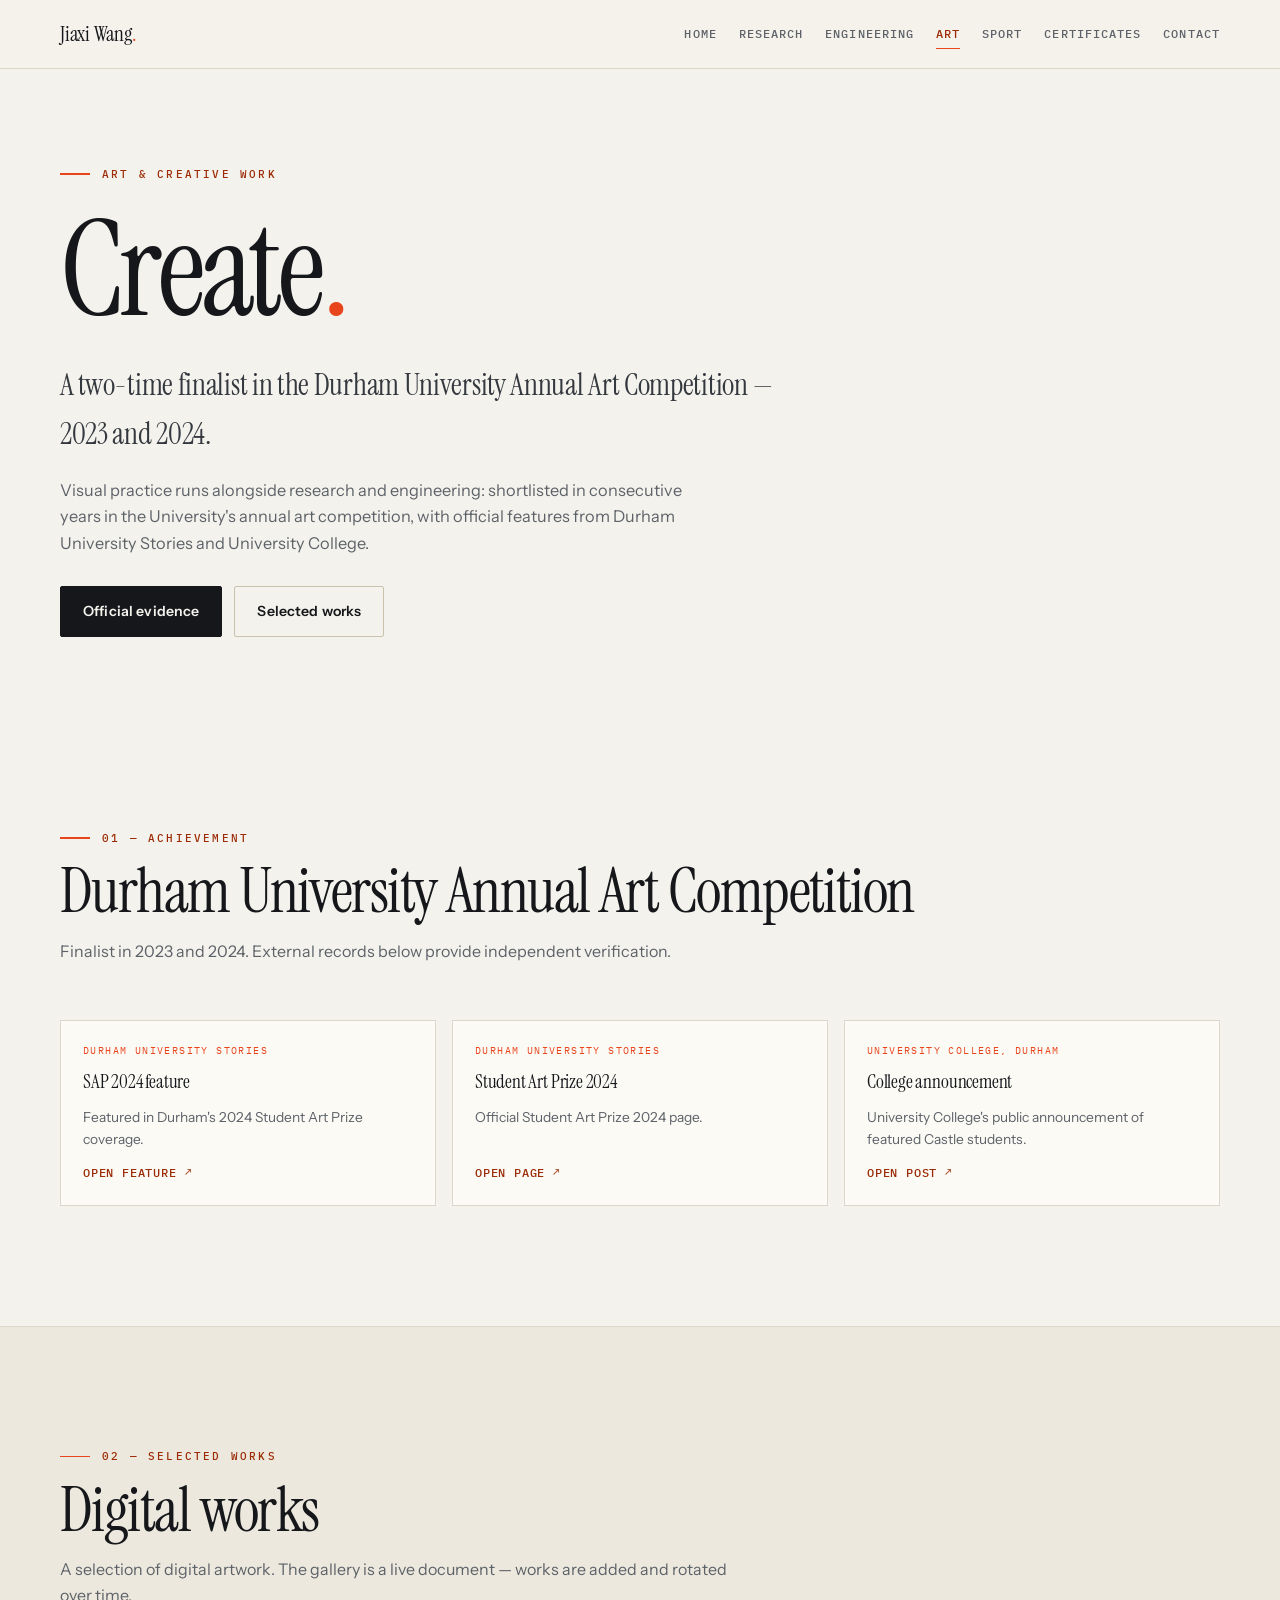
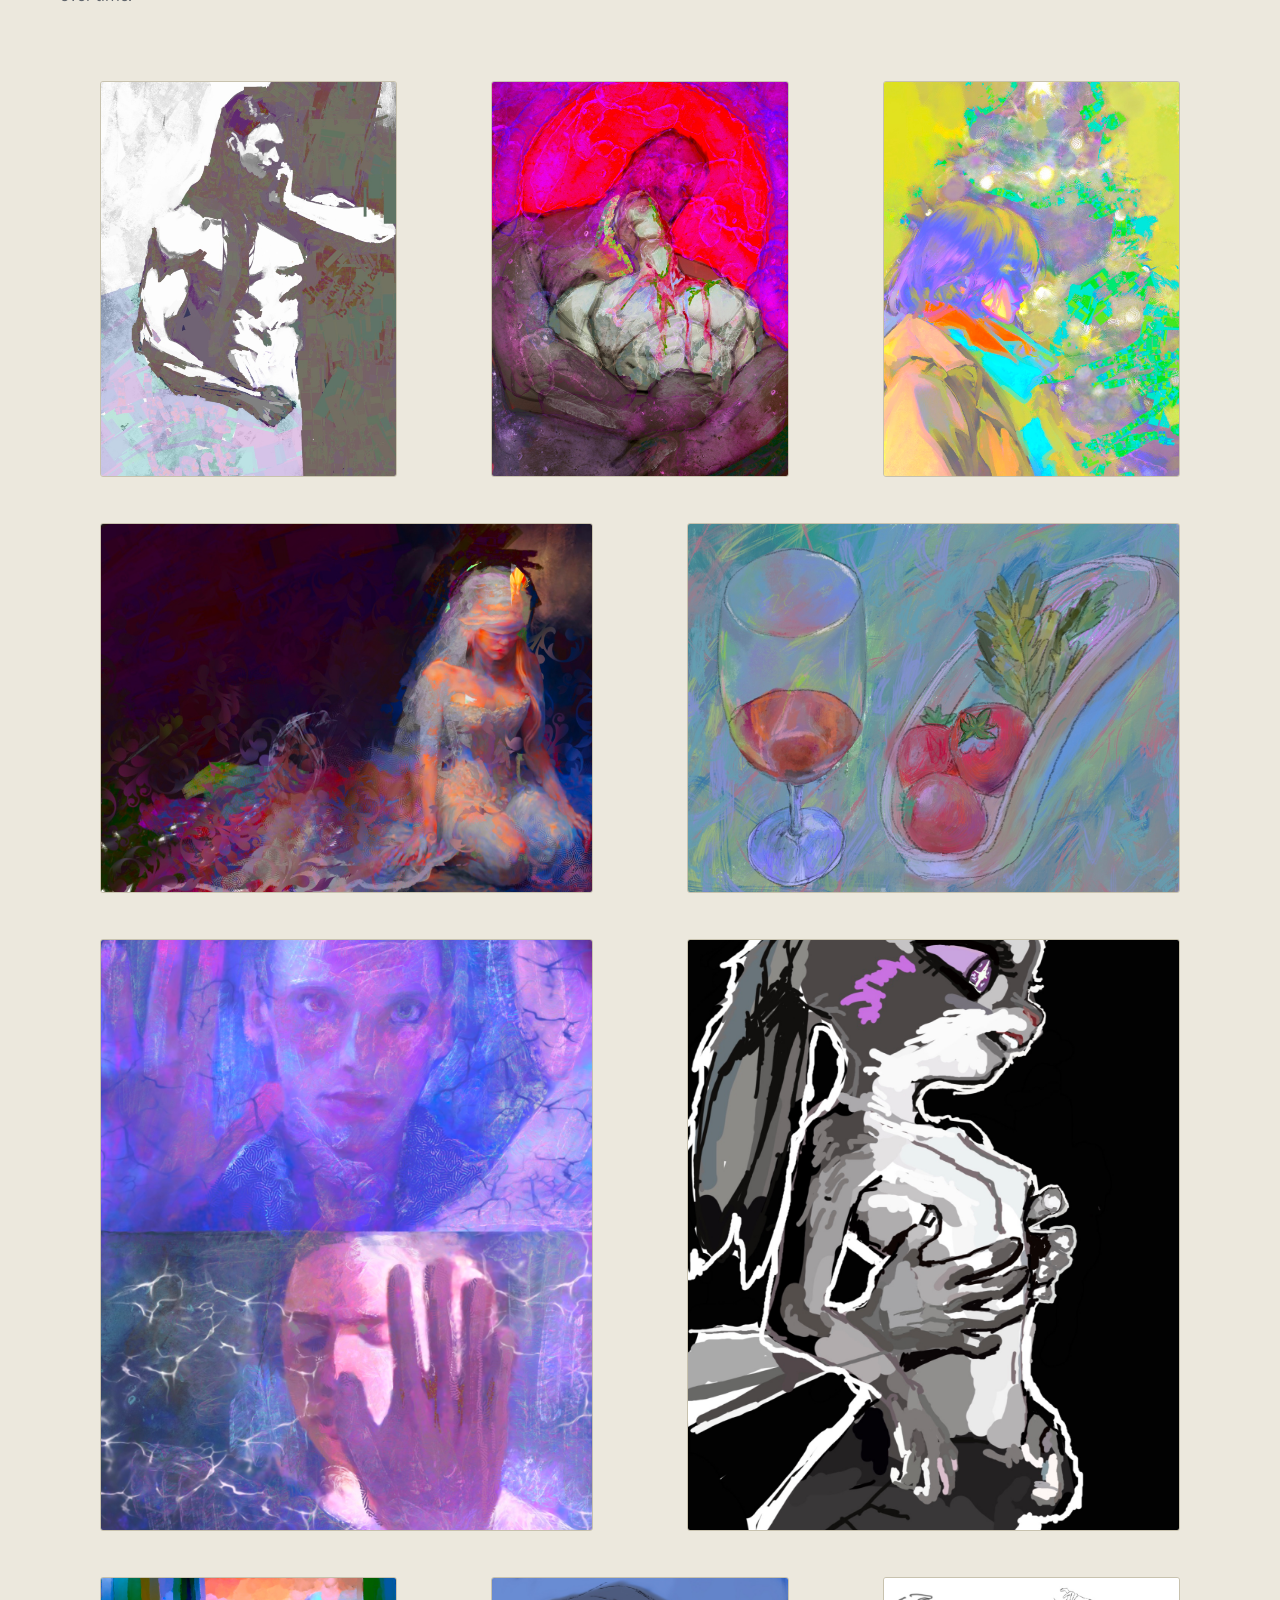
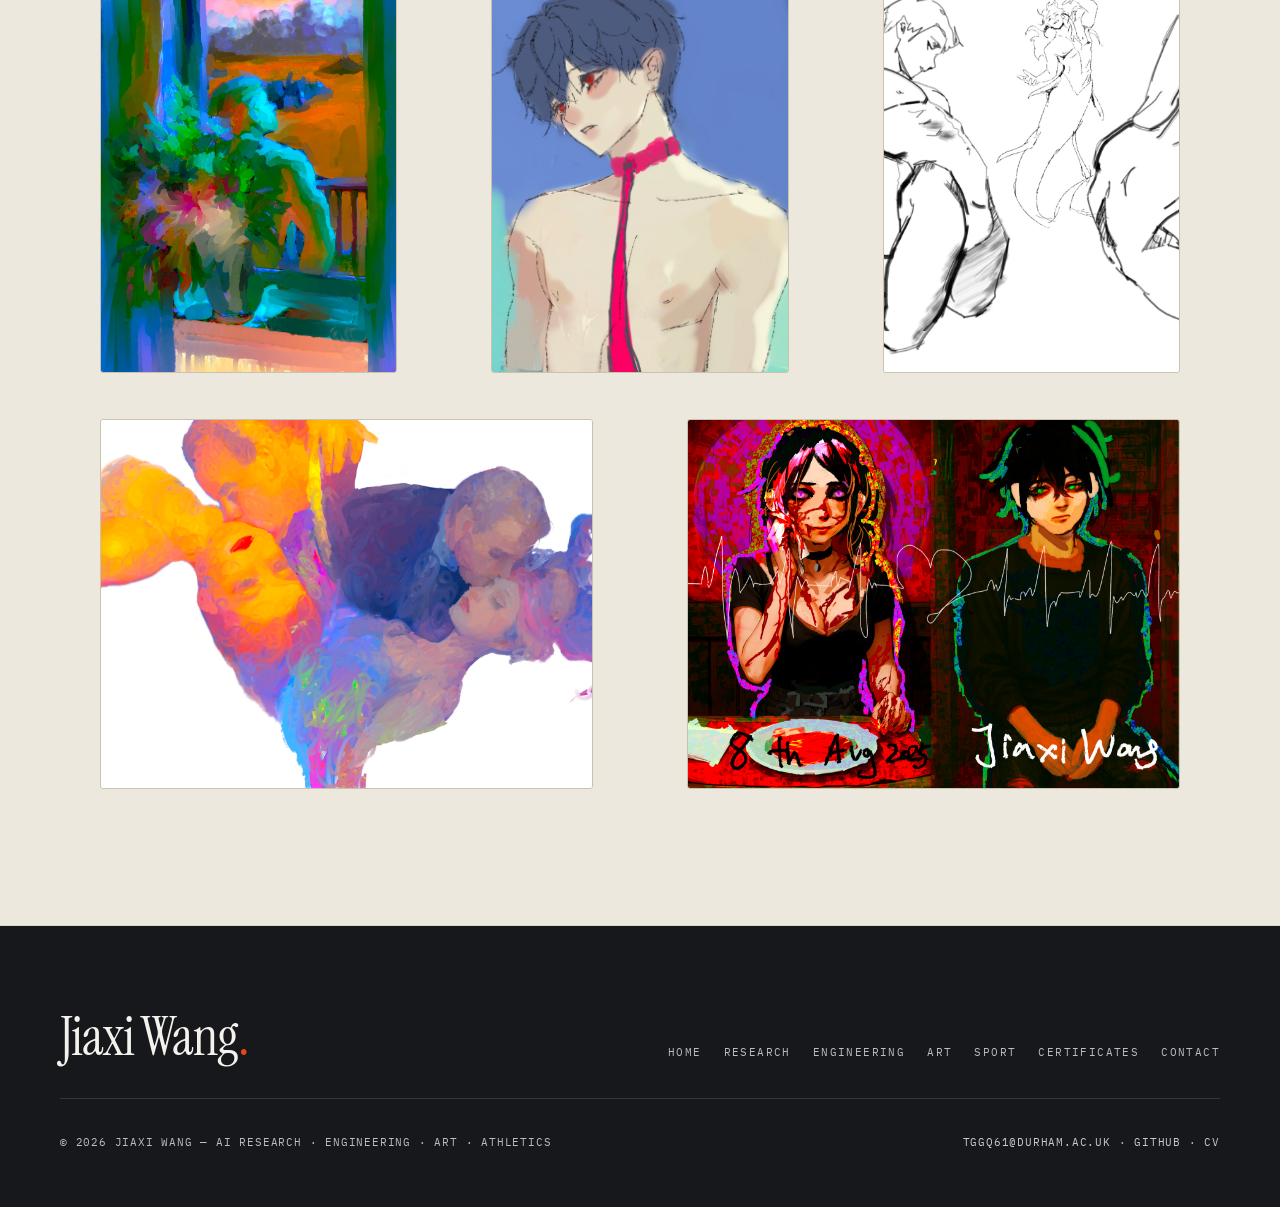
==== art.html @ 035c07b5 "Complete redesign: editorial multi-page portfolio with research, engineering, art, sport, certificat" ====
<!DOCTYPE html>
<html lang="en">
<head>
  <meta charset="UTF-8">
  <meta name="viewport" content="width=device-width, initial-scale=1.0">
  <title>Art &amp; Creative Work — Jiaxi Wang</title>
  <meta name="description" content="Art and creative work by Jiaxi Wang — two-time finalist in the Durham University Annual Art Competition (2023, 2024), with official evidence and selected digital works.">
  <meta name="theme-color" content="#f4f2ec">
  <link rel="canonical" href="https://jiaxiwang05.github.io/art.html">
  <meta property="og:type" content="website">
  <meta property="og:site_name" content="Jiaxi Wang">
  <meta property="og:title" content="Art &amp; Creative Work — Jiaxi Wang">
  <meta property="og:description" content="Two-time finalist, Durham University Annual Art Competition (2023, 2024).">
  <meta property="og:url" content="https://jiaxiwang05.github.io/art.html">
  <meta property="og:image" content="https://jiaxiwang05.github.io/assets/og-card.png">
  <link rel="icon" type="image/svg+xml" href="assets/favicon.svg">
  <link rel="apple-touch-icon" href="assets/favicon-180.png">
  <link rel="preconnect" href="https://fonts.googleapis.com">
  <link rel="preconnect" href="https://fonts.gstatic.com" crossorigin>
  <link href="https://fonts.googleapis.com/css2?family=IBM+Plex+Mono:wght@400;500&family=Instrument+Sans:wght@400;500;600&family=Instrument+Serif:ital@0;1&display=swap" rel="stylesheet">
  <link rel="stylesheet" href="style.css">
  <script>document.documentElement.classList.add('js');</script>
</head>
<body>
  <a class="skip-link" href="#main">Skip to content</a>

  <header class="site-header">
    <nav class="nav" aria-label="Primary">
      <a class="nav__brand" href="index.html">Jiaxi Wang<em>.</em></a>
      <ul class="nav__links" id="nav-links">
        <li><a href="index.html">Home</a></li>
        <li><a href="research.html">Research</a></li>
        <li><a href="engineering.html">Engineering</a></li>
        <li><a href="art.html" class="is-active" aria-current="page">Art</a></li>
        <li><a href="sport.html">Sport</a></li>
        <li><a href="certificates.html">Certificates</a></li>
        <li><a href="contact.html">Contact</a></li>
      </ul>
      <button class="nav__toggle" type="button" aria-expanded="false" aria-controls="nav-links" aria-label="Toggle navigation menu">
        <span class="nav__toggle-bar" aria-hidden="true"></span>
        <span class="nav__toggle-bar" aria-hidden="true"></span>
        <span class="nav__toggle-bar" aria-hidden="true"></span>
      </button>
    </nav>
  </header>

  <main id="main">

    <!-- ============ HEADER ============ -->
    <section class="hero-home" aria-labelledby="page-title">
      <div class="hero-home__inner">
        <div>
          <p class="eyebrow hero-home__eyebrow">Art &amp; Creative Work</p>
          <h1 id="page-title" class="hero-home__name">Create<span class="dot">.</span></h1>
          <p class="hero-home__identity">A two-time finalist in the Durham University Annual Art Competition — 2023 and 2024.</p>
          <p class="hero-home__statement">Visual practice runs alongside research and engineering: shortlisted in consecutive years in the University's annual art competition, with official features from Durham University Stories and University College.</p>
          <div class="hero-home__actions">
            <a class="btn btn--solid" href="#evidence">Official evidence</a>
            <a class="btn" href="#gallery">Selected works</a>
          </div>
        </div>
      </div>
    </section>

    <!-- ============ ACHIEVEMENT ============ -->
    <section id="evidence" class="section" aria-labelledby="evidence-title">
      <div class="wrap">
        <div class="section__head" data-reveal>
          <p class="eyebrow">01 — Achievement</p>
          <h2 id="evidence-title" class="section__title">Durham University Annual Art Competition</h2>
          <p class="section__lead">Finalist in 2023 and 2024. External records below provide independent verification.</p>
        </div>

        <div class="evidence-grid">
          <a class="evidence-card" href="https://stories.durham.ac.uk/SAP24/25/" target="_blank" rel="noopener noreferrer" data-reveal>
            <span class="evidence-card__source">Durham University Stories</span>
            <h3 class="evidence-card__title">SAP 2024 feature</h3>
            <p class="evidence-card__desc">Featured in Durham's 2024 Student Art Prize coverage.</p>
            <span class="link-arrow">Open feature<span class="ext" aria-hidden="true">↗</span></span>
          </a>
          <a class="evidence-card" href="https://stories.durham.ac.uk/StudentArtPrize24/" target="_blank" rel="noopener noreferrer" data-reveal>
            <span class="evidence-card__source">Durham University Stories</span>
            <h3 class="evidence-card__title">Student Art Prize 2024</h3>
            <p class="evidence-card__desc">Official Student Art Prize 2024 page.</p>
            <span class="link-arrow">Open page<span class="ext" aria-hidden="true">↗</span></span>
          </a>
          <a class="evidence-card" href="https://www.facebook.com/universitycollegeofficial/posts/were-proud-to-share-that-at-least-two-castle-students-are-featured-in-this-years/1252202340027503/" target="_blank" rel="noopener noreferrer" data-reveal>
            <span class="evidence-card__source">University College, Durham</span>
            <h3 class="evidence-card__title">College announcement</h3>
            <p class="evidence-card__desc">University College's public announcement of featured Castle students.</p>
            <span class="link-arrow">Open post<span class="ext" aria-hidden="true">↗</span></span>
          </a>
        </div>
      </div>
    </section>

    <!-- ============ GALLERY ============ -->
    <section id="gallery" class="section section--tint" aria-labelledby="gallery-title">
      <div class="wrap">
        <div class="section__head" data-reveal>
          <p class="eyebrow">02 — Selected works</p>
          <h2 id="gallery-title" class="section__title">Digital works</h2>
          <p class="section__lead">A selection of digital artwork. The gallery is a live document — works are added and rotated over time.</p>
        </div>

        <div class="gallery" data-reveal>
          <figure class="gallery__item gallery__item--portrait"><img src="assets/art/art-06.jpg" alt="Digital artwork by Jiaxi Wang — selected work" loading="lazy"><figcaption>Selected work — 01</figcaption></figure>
          <figure class="gallery__item gallery__item--portrait"><img src="assets/art/art-09.jpg" alt="Digital artwork by Jiaxi Wang — selected work" loading="lazy"><figcaption>Selected work — 02</figcaption></figure>
          <figure class="gallery__item gallery__item--portrait"><img src="assets/art/art-10.jpg" alt="Digital artwork by Jiaxi Wang — selected work" loading="lazy"><figcaption>Selected work — 03</figcaption></figure>
          <figure class="gallery__item gallery__item--landscape"><img src="assets/art/art-02.jpg" alt="Digital artwork by Jiaxi Wang — selected work" loading="lazy"><figcaption>Selected work — 04</figcaption></figure>
          <figure class="gallery__item gallery__item--landscape"><img src="assets/art/art-03.jpg" alt="Digital artwork by Jiaxi Wang — selected work" loading="lazy"><figcaption>Selected work — 05</figcaption></figure>
          <figure class="gallery__item gallery__item--tall"><img src="assets/art/art-07.jpg" alt="Digital artwork by Jiaxi Wang — selected work" loading="lazy"><figcaption>Selected work — 06</figcaption></figure>
          <figure class="gallery__item gallery__item--tall"><img src="assets/art/art-05.jpg" alt="Digital artwork by Jiaxi Wang — selected work" loading="lazy"><figcaption>Selected work — 07</figcaption></figure>
          <figure class="gallery__item gallery__item--portrait"><img src="assets/art/art-12.jpg" alt="Digital artwork by Jiaxi Wang — selected work" loading="lazy"><figcaption>Selected work — 08</figcaption></figure>
          <figure class="gallery__item gallery__item--portrait"><img src="assets/art/art-01.jpg" alt="Digital artwork by Jiaxi Wang — selected work" loading="lazy"><figcaption>Selected work — 09</figcaption></figure>
          <figure class="gallery__item gallery__item--portrait"><img src="assets/art/art-11.jpg" alt="Digital artwork by Jiaxi Wang — selected work" loading="lazy"><figcaption>Selected work — 10</figcaption></figure>
          <figure class="gallery__item gallery__item--landscape"><img src="assets/art/art-08.jpg" alt="Digital artwork by Jiaxi Wang — selected work" loading="lazy"><figcaption>Selected work — 11</figcaption></figure>
          <figure class="gallery__item gallery__item--landscape"><img src="assets/art/art-04.jpg" alt="Digital artwork by Jiaxi Wang — selected work" loading="lazy"><figcaption>Selected work — 12</figcaption></figure>
        </div>
      </div>
    </section>
  </main>

  <footer class="site-footer">
    <div class="wrap">
      <div class="site-footer__top">
        <p class="site-footer__name">Jiaxi Wang<em>.</em></p>
        <ul class="site-footer__links">
          <li><a href="index.html">Home</a></li>
          <li><a href="research.html">Research</a></li>
          <li><a href="engineering.html">Engineering</a></li>
          <li><a href="art.html">Art</a></li>
          <li><a href="sport.html">Sport</a></li>
          <li><a href="certificates.html">Certificates</a></li>
          <li><a href="contact.html">Contact</a></li>
        </ul>
      </div>
      <div class="site-footer__bottom">
        <p>© <span id="year">2026</span> Jiaxi Wang — AI research · engineering · art · athletics</p>
        <p><a href="mailto:tggq61@durham.ac.uk">tggq61@durham.ac.uk</a> · <a href="https://github.com/JiaxiWang05" target="_blank" rel="noopener noreferrer">GitHub</a> · <a href="cv.pdf">CV</a></p>
      </div>
    </div>
  </footer>

  <script src="script.js"></script>
</body>
</html>
---- style.css ----
/* =====================================================================
   Jiaxi Wang — interdisciplinary portfolio
   Editorial exhibition language · ivory paper · ink · vermillion
   Instrument Serif display · Instrument Sans body · IBM Plex Mono labels
   ===================================================================== */

:root {
  --paper:      #f4f2ec;
  --paper-2:    #ece8dd;
  --field:      #fbfaf5;
  --ink:        #15171b;
  --ink-2:      #34383f;
  --muted:      #5d6269;
  --faint:      #63686f;
  --line:       #dcd7c9;
  --line-2:     #c8c2ae;
  --accent:     #e8451c;
  --accent-2:   #9c2b06;
  --accent-soft:#f6dfd6;
  --dark:       #16181c;
  --dark-2:     #20232a;
  --dark-line:  #33363d;
  --maxw:       1240px;
  --pad:        clamp(20px, 4vw, 40px);
  --nav-h:      68px;
  --font-serif: "Instrument Serif", Georgia, "Times New Roman", serif;
  --font-sans:  "Instrument Sans", system-ui, -apple-system, "Segoe UI", sans-serif;
  --font-mono:  "IBM Plex Mono", ui-monospace, SFMono-Regular, Menlo, monospace;
  --ease:       cubic-bezier(.22, .61, .36, 1);
}

*,
*::before,
*::after { box-sizing: border-box; }

html {
  scroll-behavior: smooth;
  scroll-padding-top: calc(var(--nav-h) + 12px);
}

body {
  margin: 0;
  background: var(--paper);
  color: var(--ink);
  font-family: var(--font-sans);
  font-size: 16px;
  line-height: 1.62;
  -webkit-font-smoothing: antialiased;
  text-rendering: optimizeLegibility;
}

img, iframe { max-width: 100%; border: 0; }
a { color: inherit; text-decoration: none; }

::selection { background: var(--accent); color: #fff; }

:focus-visible {
  outline: 2px solid var(--accent);
  outline-offset: 3px;
  border-radius: 2px;
}

.mono { font-family: var(--font-mono); }
.serif { font-family: var(--font-serif); }

.skip-link {
  position: absolute;
  left: 14px;
  top: -70px;
  z-index: 300;
  padding: 12px 18px;
  background: var(--ink);
  color: var(--paper);
  font-size: .86rem;
  border-radius: 0 0 6px 6px;
  transition: top .18s ease;
}
.skip-link:focus { top: 0; }

/* ============ TYPOGRAPHIC PRIMITIVES ============ */

.eyebrow {
  display: flex;
  align-items: center;
  gap: 12px;
  margin: 0;
  font-family: var(--font-mono);
  font-size: .7rem;
  font-weight: 500;
  letter-spacing: 2.2px;
  text-transform: uppercase;
  color: var(--accent-2);
}

.eyebrow::before {
  content: "";
  width: 30px;
  height: 1.5px;
  background: var(--accent);
}

.eyebrow--dark { color: #ffa386; }

.rule {
  height: 1px;
  background: var(--line);
  border: 0;
  margin: 0;
}

/* ============ BUTTONS & LINKS ============ */

.btn {
  display: inline-flex;
  align-items: center;
  gap: 9px;
  padding: 13px 22px;
  border: 1px solid var(--line-2);
  border-radius: 2px;
  background: transparent;
  color: var(--ink);
  font-family: var(--font-sans);
  font-size: .88rem;
  font-weight: 600;
  letter-spacing: .01em;
  cursor: pointer;
  transition: background .2s ease, color .2s ease, border-color .2s ease, transform .18s ease, box-shadow .2s ease;
}

.btn:hover {
  border-color: var(--ink);
  transform: translateY(-2px);
  box-shadow: 0 10px 24px rgba(21, 23, 27, .10);
}

.btn--solid {
  background: var(--ink);
  border-color: var(--ink);
  color: var(--paper);
}

.btn--solid:hover {
  background: var(--accent);
  border-color: var(--accent);
  color: #fff;
}

.btn--light {
  background: var(--paper);
  border-color: var(--paper);
  color: var(--ink);
}

.btn--light:hover {
  background: #fff;
  border-color: #fff;
}

.link-arrow {
  display: inline-flex;
  align-items: center;
  gap: 8px;
  font-family: var(--font-mono);
  font-size: .78rem;
  font-weight: 500;
  letter-spacing: .8px;
  text-transform: uppercase;
  color: var(--accent-2);
  border-bottom: 1.5px solid transparent;
  transition: gap .2s ease, border-color .2s ease, color .2s ease;
}

.link-arrow:hover {
  gap: 13px;
  border-color: var(--accent);
  color: var(--accent-2);
}

.link-arrow--light { color: #ffa386; }
.link-arrow--light:hover { border-color: #ffa386; color: #ffa386; }

.ext { font-size: .85em; opacity: .8; }

/* ============ NAVIGATION ============ */

.site-header {
  position: sticky;
  top: 0;
  z-index: 200;
  background: rgba(244, 242, 236, .9);
  -webkit-backdrop-filter: blur(12px) saturate(150%);
  backdrop-filter: blur(12px) saturate(150%);
  border-bottom: 1px solid var(--line);
  transition: box-shadow .25s ease;
}

.site-header.is-scrolled { box-shadow: 0 8px 30px rgba(21, 23, 27, .06); }

.nav {
  position: relative;
  max-width: var(--maxw);
  height: var(--nav-h);
  margin: 0 auto;
  padding: 0 var(--pad);
  display: flex;
  align-items: center;
  justify-content: space-between;
  gap: 24px;
}

.nav__brand {
  font-family: var(--font-serif);
  font-size: 1.34rem;
  letter-spacing: -.01em;
  white-space: nowrap;
}

.nav__brand em {
  font-style: normal;
  color: var(--accent);
}

.nav__links {
  list-style: none;
  margin: 0;
  padding: 0;
  display: flex;
  align-items: center;
  gap: clamp(10px, 1.7vw, 22px);
  visibility: visible;
}

.nav__links a {
  position: relative;
  display: inline-block;
  padding: 7px 0;
  font-family: var(--font-mono);
  font-size: .72rem;
  font-weight: 500;
  letter-spacing: 1.1px;
  text-transform: uppercase;
  color: var(--muted);
  transition: color .18s ease;
}

.nav__links a::after {
  content: "";
  position: absolute;
  left: 0;
  right: 0;
  bottom: 1px;
  height: 1.5px;
  background: var(--accent);
  transform: scaleX(0);
  transform-origin: left;
  transition: transform .22s var(--ease);
}

.nav__links a:hover { color: var(--ink); }

.nav__links a.is-active {
  color: var(--accent-2);
}

.nav__links a.is-active::after { transform: scaleX(1); }

.nav__toggle {
  display: none;
  flex-direction: column;
  justify-content: center;
  align-items: center;
  gap: 5px;
  width: 44px;
  height: 44px;
  padding: 0;
  background: transparent;
  border: 1px solid var(--line-2);
  border-radius: 3px;
  cursor: pointer;
}

.nav__toggle-bar {
  display: block;
  width: 19px;
  height: 2px;
  background: var(--ink);
  transition: transform .22s var(--ease), opacity .18s ease;
}

.nav--open .nav__toggle-bar:nth-child(1) { transform: translateY(7px) rotate(45deg); }
.nav--open .nav__toggle-bar:nth-child(2) { opacity: 0; }
.nav--open .nav__toggle-bar:nth-child(3) { transform: translateY(-7px) rotate(-45deg); }

/* ============ HOME HERO ============ */

.hero-home {
  position: relative;
  padding: clamp(52px, 8vw, 96px) 0 clamp(40px, 6vw, 72px);
  overflow: hidden;
}

.hero-home__inner {
  max-width: var(--maxw);
  margin: 0 auto;
  padding: 0 var(--pad);
  display: grid;
  grid-template-columns: 1fr minmax(280px, 340px);
  gap: clamp(30px, 5vw, 70px);
  align-items: start;
}

.hero-home__eyebrow { margin-bottom: 22px; }

.hero-home__name {
  margin: 0;
  font-family: var(--font-serif);
  font-weight: 400;
  font-size: clamp(3.6rem, 10.5vw, 8.6rem);
  line-height: .96;
  letter-spacing: -.035em;
}

.hero-home__name .dot { color: var(--accent); }

.hero-home__note {
  margin: 18px 0 0;
  font-family: var(--font-mono);
  font-size: .72rem;
  letter-spacing: 1.2px;
  color: var(--faint);
}

.hero-home__identity {
  margin: 26px 0 0;
  font-family: var(--font-serif);
  font-size: clamp(1.35rem, 2.6vw, 1.9rem);
  letter-spacing: -.01em;
  color: var(--ink-2);
}

.hero-home__identity em { color: var(--accent-2); font-style: italic; }

.hero-home__statement {
  margin: 18px 0 0;
  max-width: 58ch;
  color: var(--muted);
  font-size: 1.02rem;
}

.hero-home__actions {
  display: flex;
  flex-wrap: wrap;
  align-items: center;
  gap: 12px;
  margin-top: 30px;
}

.hero-home__facts {
  margin: 34px 0 0;
  padding: 0;
  list-style: none;
  display: flex;
  flex-wrap: wrap;
  gap: 10px 28px;
  border-top: 1px solid var(--line);
  padding-top: 18px;
  font-family: var(--font-mono);
  font-size: .7rem;
  letter-spacing: .8px;
  text-transform: uppercase;
  color: var(--faint);
}

.hero-home__facts b { color: var(--ink-2); font-weight: 500; }

/* discipline ledger */

.ledger {
  margin: 0;
  padding: 0;
  list-style: none;
  border-top: 1px solid var(--line);
}

.ledger__row {
  display: grid;
  grid-template-columns: 44px 1fr auto;
  gap: 12px;
  align-items: baseline;
  padding: 13px 2px;
  border-bottom: 1px solid var(--line);
  transition: background .2s ease, padding-left .2s ease;
}

.ledger__row:hover {
  background: var(--paper-2);
  padding-left: 10px;
}

.ledger__num {
  font-family: var(--font-mono);
  font-size: .72rem;
  color: var(--accent);
}

.ledger__label {
  font-family: var(--font-serif);
  font-size: 1.14rem;
  letter-spacing: -.01em;
}

.ledger__arrow {
  font-family: var(--font-mono);
  font-size: .8rem;
  color: var(--faint);
}

.ledger__row a {
  display: contents;
  color: inherit;
}

/* marquee */

.marquee {
  margin-top: clamp(36px, 6vw, 64px);
  border-top: 1px solid var(--line);
  border-bottom: 1px solid var(--line);
  background: var(--paper-2);
  overflow: hidden;
  white-space: nowrap;
}

.marquee__track {
  display: inline-flex;
  gap: 0;
  padding: 13px 0;
  animation: marquee 36s linear infinite;
  will-change: transform;
}

.marquee:hover .marquee__track { animation-play-state: paused; }

.marquee__item {
  font-family: var(--font-mono);
  font-size: .72rem;
  letter-spacing: 2px;
  text-transform: uppercase;
  color: var(--ink-2);
  padding: 0 18px;
}

.marquee__item::before {
  content: "✳";
  color: var(--accent);
  margin-right: 36px;
}

@keyframes marquee {
  from { transform: translateX(0); }
  to   { transform: translateX(-50%); }
}

/* ============ SECTIONS ============ */

.section {
  padding: clamp(70px, 10vw, 120px) 0;
}

.section--tint { background: var(--paper-2); border-top: 1px solid var(--line); border-bottom: 1px solid var(--line); }
.section--dark { background: var(--dark); color: var(--paper); }

.wrap {
  max-width: var(--maxw);
  margin: 0 auto;
  padding: 0 var(--pad);
}

.section__head { margin-bottom: clamp(34px, 5vw, 56px); }

.section__head--center { text-align: center; }
.section__head--center .eyebrow { justify-content: center; }
.section__head--center .eyebrow::before { display: none; }

.section__title {
  margin: 12px 0 0;
  font-family: var(--font-serif);
  font-weight: 400;
  font-size: clamp(2.2rem, 5vw, 3.9rem);
  letter-spacing: -.025em;
  line-height: 1.02;
}

.section__lead {
  margin: 16px 0 0;
  max-width: 62ch;
  color: var(--muted);
  font-size: 1rem;
}

.section__head--center .section__lead { margin-inline: auto; }

.section__note {
  margin: 18px 0 0;
  font-family: var(--font-mono);
  font-size: .7rem;
  letter-spacing: .5px;
  color: var(--faint);
}

.section--dark .section__title { color: var(--paper); }
.section--dark .section__lead { color: #a6abb3; }

/* ============ CATALOG (work index) ============ */

.catalog {
  border-top: 1px solid var(--line);
}

.catalog__row {
  display: grid;
  grid-template-columns: 64px 130px 1fr auto;
  gap: clamp(14px, 2.5vw, 30px);
  align-items: start;
  padding: clamp(22px, 3vw, 34px) 4px;
  border-bottom: 1px solid var(--line);
  transition: background .22s ease, padding-left .22s ease;
}

.catalog__row:hover {
  background: var(--paper-2);
  padding-left: 14px;
}

.catalog__num {
  font-family: var(--font-mono);
  font-size: .78rem;
  color: var(--accent);
  padding-top: 8px;
}

.catalog__cat {
  font-family: var(--font-mono);
  font-size: .66rem;
  letter-spacing: 1.6px;
  text-transform: uppercase;
  color: var(--faint);
  padding-top: 9px;
}

.catalog__title {
  margin: 0 0 8px;
  font-family: var(--font-serif);
  font-weight: 400;
  font-size: clamp(1.35rem, 2.4vw, 1.9rem);
  letter-spacing: -.015em;
  line-height: 1.1;
}

.catalog__desc {
  margin: 0;
  max-width: 60ch;
  color: var(--muted);
  font-size: .93rem;
}

.catalog__actions {
  display: flex;
  flex-direction: column;
  align-items: flex-start;
  gap: 10px;
  padding-top: 6px;
}

.catalog__status {
  display: inline-flex;
  align-items: center;
  gap: 7px;
  font-family: var(--font-mono);
  font-size: .62rem;
  font-weight: 500;
  letter-spacing: 1.2px;
  text-transform: uppercase;
  color: var(--accent-2);
  background: var(--accent-soft);
  padding: 4px 10px;
  border-radius: 2px;
}

.catalog__status::before {
  content: "";
  width: 6px;
  height: 6px;
  border-radius: 50%;
  background: var(--accent);
}

.catalog__status--muted {
  color: var(--muted);
  background: transparent;
  border: 1px solid var(--line-2);
}

.catalog__status--muted::before { background: var(--faint); }

/* ============ EDITORIAL FEATURES ============ */

.feature {
  display: grid;
  grid-template-columns: 1.02fr .98fr;
  gap: clamp(24px, 4vw, 56px);
  align-items: center;
}

.feature--reverse .feature__media { order: 2; }

.feature__media {
  min-width: 0;
}

.feature__body {
  min-width: 0;
}

.feature__label {
  margin: 0 0 12px;
  font-family: var(--font-mono);
  font-size: .66rem;
  letter-spacing: 1.8px;
  text-transform: uppercase;
  color: var(--accent-2);
}

.feature__title {
  margin: 0 0 14px;
  font-family: var(--font-serif);
  font-weight: 400;
  font-size: clamp(1.7rem, 3.2vw, 2.5rem);
  letter-spacing: -.02em;
  line-height: 1.06;
}

.feature__desc {
  margin: 0 0 18px;
  color: var(--muted);
  font-size: .96rem;
  max-width: 56ch;
}

.feature__meta {
  margin: 0 0 16px;
  font-family: var(--font-mono);
  font-size: .68rem;
  letter-spacing: .9px;
  text-transform: uppercase;
  color: var(--faint);
}

.feature__actions {
  display: flex;
  flex-wrap: wrap;
  gap: 12px 22px;
  align-items: center;
}

/* video frame */

.frame {
  position: relative;
  aspect-ratio: 16 / 9;
  border-radius: 4px;
  overflow: hidden;
  background: #0c0e11;
  border: 1px solid var(--line-2);
  box-shadow: 0 24px 60px rgba(21, 23, 27, .14);
}

.frame iframe {
  display: block;
  width: 100%;
  height: 100%;
}

/* image frame (pdf preview / artwork) */

.img-frame {
  display: block;
  border-radius: 4px;
  overflow: hidden;
  border: 1px solid var(--line-2);
  background: var(--field);
}

.img-frame img {
  display: block;
  width: 100%;
  height: 100%;
  object-fit: cover;
  transition: transform .6s var(--ease);
}

.img-frame:hover img { transform: scale(1.025); }

/* metrics */

.metrics {
  list-style: none;
  margin: 0 0 20px;
  padding: 14px 0;
  border-top: 1px solid var(--line);
  border-bottom: 1px solid var(--line);
  display: flex;
  flex-wrap: wrap;
  gap: 0;
}

.metrics li {
  padding: 0 22px;
  display: flex;
  flex-direction: column;
  gap: 2px;
}

.metrics li:first-child { padding-left: 0; }
.metrics li + li { border-left: 1px solid var(--line); }

.metrics__value {
  font-family: var(--font-mono);
  font-size: 1.5rem;
  font-weight: 500;
  color: var(--accent-2);
  letter-spacing: -.02em;
}

.metrics__label {
  font-family: var(--font-mono);
  font-size: .62rem;
  letter-spacing: 1px;
  text-transform: uppercase;
  color: var(--faint);
}

/* tags */

.tags {
  list-style: none;
  margin: 0;
  padding: 0;
  display: flex;
  flex-wrap: wrap;
  gap: 7px;
}

.tags li {
  padding: 4px 11px;
  border: 1px solid var(--line-2);
  border-radius: 2px;
  font-family: var(--font-mono);
  font-size: .64rem;
  letter-spacing: .6px;
  text-transform: uppercase;
  color: var(--muted);
}

/* ============ PUBLICATION (research page) ============ */

.paper-feature {
  display: grid;
  grid-template-columns: 1.15fr .85fr;
  gap: clamp(24px, 4vw, 60px);
  align-items: start;
}

.paper-feature__status {
  display: inline-flex;
  align-items: center;
  gap: 9px;
  margin: 0 0 18px;
  padding: 6px 13px;
  border: 1px solid var(--accent);
  color: var(--accent-2);
  font-family: var(--font-mono);
  font-size: .66rem;
  font-weight: 500;
  letter-spacing: 1.6px;
  text-transform: uppercase;
  border-radius: 2px;
}

.paper-feature__status::before {
  content: "";
  width: 7px;
  height: 7px;
  border-radius: 50%;
  background: var(--accent);
}

.paper-feature__title {
  margin: 0 0 16px;
  font-family: var(--font-serif);
  font-weight: 400;
  font-size: clamp(1.9rem, 3.8vw, 2.9rem);
  letter-spacing: -.02em;
  line-height: 1.04;
}

.paper-feature__title a { border-bottom: 2px solid transparent; transition: border-color .2s ease, color .2s ease; }
.paper-feature__title a:hover { border-color: var(--accent); color: var(--accent-2); }

.paper-feature__authors {
  margin: 0 0 18px;
  color: var(--ink-2);
  font-size: .95rem;
  line-height: 1.75;
}

.paper-feature__authors strong {
  color: var(--accent-2);
  font-weight: 600;
  background: var(--accent-soft);
  padding: 0 4px;
}

.paper-feature__abstract {
  margin: 0;
  color: var(--muted);
  font-size: .95rem;
  line-height: 1.68;
  max-width: 70ch;
}

.actions-panel {
  border: 1px solid var(--line);
  background: var(--field);
  padding: clamp(20px, 2.6vw, 30px);
}

.actions-panel__label {
  margin: 0 0 16px;
  font-family: var(--font-mono);
  font-size: .66rem;
  letter-spacing: 1.8px;
  text-transform: uppercase;
  color: var(--faint);
}

.actions-panel__list {
  list-style: none;
  margin: 0;
  padding: 0;
}

.actions-panel__list li {
  border-top: 1px solid var(--line);
}

.actions-panel__list a {
  display: flex;
  justify-content: space-between;
  align-items: center;
  gap: 12px;
  padding: 14px 2px;
  font-family: var(--font-mono);
  font-size: .74rem;
  letter-spacing: .6px;
  text-transform: uppercase;
  transition: color .18s ease, padding-left .18s ease;
}

.actions-panel__list a:hover {
  color: var(--accent-2);
  padding-left: 8px;
}

.actions-panel__list .ext { color: var(--accent); }

/* ============ PROJECT CARDS / ROWS ============ */

.project-row {
  display: grid;
  grid-template-columns: 1fr 1fr;
  gap: clamp(22px, 4vw, 54px);
  align-items: center;
  padding: clamp(30px, 4vw, 52px) 0;
  border-top: 1px solid var(--line);
}

.project-row:last-child { border-bottom: 1px solid var(--line); }

.project-row--flip .project-row__media { order: 2; }

.project-row__body { min-width: 0; }

.project-row__cat {
  margin: 0 0 10px;
  font-family: var(--font-mono);
  font-size: .66rem;
  letter-spacing: 1.8px;
  text-transform: uppercase;
  color: var(--accent-2);
}

.project-row__title {
  margin: 0 0 12px;
  font-family: var(--font-serif);
  font-weight: 400;
  font-size: clamp(1.5rem, 2.8vw, 2.1rem);
  letter-spacing: -.015em;
  line-height: 1.08;
}

.project-row__org {
  margin: 0 0 12px;
  font-family: var(--font-mono);
  font-size: .7rem;
  letter-spacing: .8px;
  text-transform: uppercase;
  color: var(--faint);
}

.project-row__desc { margin: 0 0 16px; color: var(--muted); font-size: .95rem; max-width: 58ch; }

.project-facts {
  list-style: none;
  margin: 0 0 18px;
  padding: 0;
}

.project-facts li {
  display: grid;
  grid-template-columns: 118px 1fr;
  gap: 16px;
  padding: 11px 0;
  border-top: 1px solid var(--line);
}

.project-facts dt {
  font-family: var(--font-mono);
  font-size: .64rem;
  letter-spacing: 1px;
  text-transform: uppercase;
  color: var(--faint);
  padding-top: 2px;
}

.project-facts dd { margin: 0; color: var(--muted); font-size: .9rem; }

/* ============ DARK HERO (sport / CTA) ============ */

.dark-hero {
  background: var(--dark);
  color: var(--paper);
  padding: clamp(80px, 11vw, 150px) 0;
  position: relative;
  overflow: hidden;
}

.dark-hero::before {
  content: "ATHLETICS";
  position: absolute;
  right: -2%;
  top: 50%;
  transform: translateY(-50%);
  font-family: var(--font-serif);
  font-size: clamp(6rem, 22vw, 18rem);
  letter-spacing: -.04em;
  color: transparent;
  -webkit-text-stroke: 1px rgba(244, 242, 236, .07);
  pointer-events: none;
  user-select: none;
}

.dark-hero__eyebrow { margin-bottom: 20px; }

.dark-hero__title {
  margin: 0 0 18px;
  font-family: var(--font-serif);
  font-weight: 400;
  font-size: clamp(2.5rem, 6vw, 4.6rem);
  letter-spacing: -.025em;
  line-height: 1;
  max-width: 16ch;
  position: relative;
}

.dark-hero__desc {
  margin: 0;
  max-width: 58ch;
  color: #a6abb3;
  font-size: 1.02rem;
}

.dark-hero__actions {
  display: flex;
  flex-wrap: wrap;
  gap: 14px;
  margin-top: 30px;
  position: relative;
}

.dark-hero__meta {
  margin: 26px 0 0;
  font-family: var(--font-mono);
  font-size: .68rem;
  letter-spacing: 1px;
  text-transform: uppercase;
  color: #b8bec6;
  position: relative;
}

/* ============ EVIDENCE PANELS ============ */

.evidence-grid {
  display: grid;
  grid-template-columns: repeat(3, 1fr);
  gap: 16px;
}

.evidence-card {
  border: 1px solid var(--line);
  background: var(--field);
  padding: 22px;
  display: flex;
  flex-direction: column;
  gap: 12px;
  transition: box-shadow .22s ease, border-color .22s ease, transform .22s ease;
}

.evidence-card:hover {
  border-color: var(--line-2);
  box-shadow: 0 18px 40px rgba(21, 23, 27, .08);
  transform: translateY(-3px);
}

.evidence-card__source {
  font-family: var(--font-mono);
  font-size: .62rem;
  letter-spacing: 1.4px;
  text-transform: uppercase;
  color: var(--accent);
}

.evidence-card__title {
  margin: 0;
  font-family: var(--font-serif);
  font-weight: 400;
  font-size: 1.2rem;
  letter-spacing: -.01em;
  line-height: 1.15;
}

.evidence-card__desc {
  margin: 0;
  color: var(--muted);
  font-size: .86rem;
  flex: 1;
}

/* ============ ART GALLERY ============ */

.gallery {
  display: grid;
  grid-template-columns: repeat(12, 1fr);
  gap: 14px;
}

.gallery__item {
  position: relative;
  border-radius: 3px;
  overflow: hidden;
  border: 1px solid var(--line-2);
  background: var(--field);
}

.gallery__item img {
  display: block;
  width: 100%;
  height: 100%;
  object-fit: cover;
  transition: transform .7s var(--ease);
}

.gallery__item:hover img { transform: scale(1.04); }

.gallery__item--portrait { grid-column: span 4; aspect-ratio: 3 / 4; }
.gallery__item--landscape { grid-column: span 6; aspect-ratio: 4 / 3; }
.gallery__item--tall { grid-column: span 6; aspect-ratio: 4 / 4.8; }
.gallery__item figcaption {
  position: absolute;
  left: 0;
  right: 0;
  bottom: 0;
  padding: 26px 14px 10px;
  background: linear-gradient(to top, rgba(21, 23, 27, .72), transparent);
  color: #f2f0ea;
  font-family: var(--font-mono);
  font-size: .6rem;
  letter-spacing: 1.4px;
  text-transform: uppercase;
  opacity: 0;
  transition: opacity .25s ease;
}

.gallery__item:hover figcaption,
.gallery__item:focus-within figcaption { opacity: 1; }

/* ============ CERTIFICATE ARCHIVE ============ */

.cert-grid {
  display: grid;
  grid-template-columns: 1fr 1fr;
  gap: 22px;
}

.cert-card {
  border: 1px solid var(--line);
  background: var(--field);
  display: grid;
  grid-template-columns: 210px 1fr;
  min-height: 250px;
  transition: box-shadow .22s ease, transform .22s ease;
}

.cert-card:hover {
  box-shadow: 0 20px 44px rgba(21, 23, 27, .09);
  transform: translateY(-3px);
}

.cert-card__thumb {
  border-right: 1px solid var(--line);
  background: var(--paper-2);
  display: flex;
  align-items: center;
  justify-content: center;
  padding: 18px;
}

.cert-card__thumb img {
  display: block;
  width: 100%;
  height: 100%;
  object-fit: contain;
  box-shadow: 0 12px 30px rgba(21, 23, 27, .14);
}

.cert-card__body {
  padding: 24px;
  display: flex;
  flex-direction: column;
}

.cert-card__org {
  margin: 0 0 8px;
  font-family: var(--font-mono);
  font-size: .64rem;
  letter-spacing: 1.4px;
  text-transform: uppercase;
  color: var(--accent-2);
}

.cert-card__title {
  margin: 0 0 8px;
  font-family: var(--font-serif);
  font-weight: 400;
  font-size: 1.45rem;
  letter-spacing: -.01em;
  line-height: 1.1;
}

.cert-card__meta {
  margin: 0 0 12px;
  font-family: var(--font-mono);
  font-size: .68rem;
  letter-spacing: .6px;
  text-transform: uppercase;
  color: var(--faint);
}

.cert-card__desc {
  margin: 0 0 18px;
  color: var(--muted);
  font-size: .88rem;
  flex: 1;
}

/* ============ TIMELINE ============ */

.timeline-grid {
  display: grid;
  grid-template-columns: 1fr 1fr;
  gap: clamp(34px, 6vw, 80px);
}

.timeline-col__title {
  margin: 0 0 20px;
  padding-bottom: 12px;
  border-bottom: 1px solid var(--line-2);
  font-family: var(--font-mono);
  font-size: .7rem;
  font-weight: 500;
  letter-spacing: 2px;
  text-transform: uppercase;
  color: var(--accent-2);
}

.timeline { list-style: none; margin: 0; padding: 0; }

.tl {
  display: grid;
  grid-template-columns: 120px 1fr;
  gap: 18px;
  padding: 18px 0;
  border-top: 1px solid var(--line);
}

.timeline .tl:last-child { border-bottom: 1px solid var(--line); }

.tl__when {
  margin: 0;
  font-family: var(--font-mono);
  font-size: .76rem;
  color: var(--accent);
  padding-top: 3px;
}

.tl__role {
  margin: 0 0 3px;
  font-weight: 600;
  font-size: 1rem;
}

.tl__org {
  margin: 0 0 4px;
  font-size: .9rem;
  color: var(--ink-2);
}

.tl__note {
  margin: 0;
  color: var(--muted);
  font-size: .86rem;
}

/* ============ CASE STUDY (engineering) ============ */

.case-layout {
  display: grid;
  grid-template-columns: 1fr 320px;
  gap: clamp(28px, 5vw, 64px);
  align-items: start;
}

.case__block {
  display: grid;
  grid-template-columns: 74px 1fr;
  gap: clamp(16px, 3vw, 30px);
  padding: clamp(24px, 3vw, 34px) 0;
  border-top: 1px solid var(--line);
}

.case__block:last-child { border-bottom: 1px solid var(--line); }

.case__num {
  font-family: var(--font-mono);
  font-size: .82rem;
  color: var(--accent);
  padding-top: 4px;
}

.case__title {
  margin: 0 0 10px;
  font-family: var(--font-serif);
  font-weight: 400;
  font-size: 1.35rem;
  letter-spacing: -.01em;
}

.case__text {
  margin: 0;
  color: var(--muted);
  font-size: .95rem;
  max-width: 62ch;
}

.case__rail {
  position: sticky;
  top: calc(var(--nav-h) + 20px);
  border: 1px solid var(--line);
  background: var(--field);
}

.case__rail-body {
  padding: 22px;
}

.case__rail-meta {
  margin: 0 0 14px;
  font-family: var(--font-mono);
  font-size: .66rem;
  letter-spacing: 1.1px;
  text-transform: uppercase;
  color: var(--faint);
}

.case__rail-title {
  margin: 0 0 8px;
  font-family: var(--font-serif);
  font-weight: 400;
  font-size: 1.3rem;
  line-height: 1.12;
}

.case__rail-desc {
  margin: 0 0 18px;
  color: var(--muted);
  font-size: .86rem;
}

.case__rail .btn { width: 100%; justify-content: center; }

/* ============ CONTACT ============ */

.contact-hero {
  text-align: center;
  padding: clamp(70px, 10vw, 130px) 0;
}

.contact-hero__title {
  margin: 0 0 18px;
  font-family: var(--font-serif);
  font-weight: 400;
  font-size: clamp(2.4rem, 6vw, 4.4rem);
  letter-spacing: -.025em;
  line-height: 1;
}

.contact-hero__email {
  display: inline-block;
  margin: 10px 0 8px;
  font-family: var(--font-mono);
  font-size: clamp(1rem, 2.4vw, 1.45rem);
  color: var(--accent-2);
  border-bottom: 2px solid var(--accent);
  padding-bottom: 3px;
  transition: color .2s ease, background .2s ease;
}

.contact-hero__email:hover { background: var(--accent-soft); }

.contact-hero__note {
  margin: 0;
  font-family: var(--font-mono);
  font-size: .72rem;
  letter-spacing: 1px;
  color: var(--faint);
  min-height: 1.4em;
}

.contact-actions {
  display: flex;
  flex-wrap: wrap;
  justify-content: center;
  gap: 12px;
  margin-top: 28px;
}

/* ============ FOOTER ============ */

.site-footer {
  background: var(--dark);
  color: var(--paper);
  padding: clamp(50px, 7vw, 84px) 0 44px;
}

.site-footer__top {
  display: grid;
  grid-template-columns: 1fr auto;
  gap: 30px;
  align-items: end;
  padding-bottom: 34px;
  border-bottom: 1px solid var(--dark-line);
}

.site-footer__name {
  margin: 0;
  font-family: var(--font-serif);
  font-weight: 400;
  font-size: clamp(2rem, 4.6vw, 3.4rem);
  letter-spacing: -.02em;
  line-height: 1;
}

.site-footer__name em { font-style: normal; color: var(--accent); }

.site-footer__links {
  list-style: none;
  margin: 0;
  padding: 0;
  display: flex;
  flex-wrap: wrap;
  gap: 10px 22px;
}

.site-footer__links a {
  font-family: var(--font-mono);
  font-size: .7rem;
  letter-spacing: 1.4px;
  text-transform: uppercase;
  color: #b8bec6;
  border-bottom: 1px solid transparent;
  transition: color .18s ease, border-color .18s ease;
}

.site-footer__links a:hover { color: var(--paper); border-color: var(--accent); }

.site-footer__bottom {
  display: flex;
  flex-wrap: wrap;
  justify-content: space-between;
  gap: 12px;
  padding-top: 24px;
  font-family: var(--font-mono);
  font-size: .68rem;
  letter-spacing: .8px;
  text-transform: uppercase;
  color: #b8bec6;
}

.site-footer__bottom a { color: #c6cbd2; border-bottom: 1px solid transparent; }
.site-footer__bottom a:hover { color: var(--paper); border-bottom-color: var(--accent); }

/* ============ SCROLL REVEAL ============ */

.js [data-reveal] {
  opacity: 0;
  transform: translateY(18px);
  transition: opacity .65s var(--ease), transform .65s var(--ease);
}

.js [data-reveal].is-visible {
  opacity: 1;
  transform: none;
}

/* ============ RESPONSIVE ============ */

@media (max-width: 1080px) {
  .catalog__row {
    grid-template-columns: 44px 110px 1fr;
  }
  .catalog__actions {
    grid-column: 3;
    flex-direction: row;
    flex-wrap: wrap;
  }
}

@media (max-width: 900px) {
  .hero-home__inner {
    grid-template-columns: 1fr;
  }
  .ledger {
    max-width: 480px;
  }
  .feature,
  .feature--reverse {
    grid-template-columns: 1fr;
  }
  .feature--reverse .feature__media { order: 0; }
  .paper-feature {
    grid-template-columns: 1fr;
  }
  .actions-panel {
    max-width: 480px;
  }
  .project-row,
  .project-row--flip {
    grid-template-columns: 1fr;
  }
  .project-row--flip .project-row__media { order: 0; }
  .case-layout {
    grid-template-columns: 1fr;
  }
  .case__rail {
    position: static;
    max-width: 520px;
  }
  .cert-grid {
    grid-template-columns: 1fr;
  }
  .cert-card {
    grid-template-columns: 190px 1fr;
  }
  .timeline-grid {
    grid-template-columns: 1fr;
    gap: 44px;
  }
  .evidence-grid {
    grid-template-columns: 1fr;
    max-width: 520px;
  }
  .site-footer__top {
    grid-template-columns: 1fr;
  }
}

@media (max-width: 760px) {
  .nav__toggle {
    display: inline-flex;
  }

  .nav__links {
    position: absolute;
    top: 100%;
    left: 0;
    right: 0;
    flex-direction: column;
    align-items: stretch;
    gap: 0;
    padding: 8px var(--pad) 16px;
    background: var(--field);
    border-bottom: 1px solid var(--line);
    box-shadow: 0 24px 40px rgba(21, 23, 27, .12);
    max-height: 0;
    opacity: 0;
    overflow: hidden;
    visibility: hidden;
    transition: max-height .32s var(--ease), opacity .24s ease, visibility 0s linear .32s;
  }

  .nav--open .nav__links {
    max-height: 560px;
    opacity: 1;
    visibility: visible;
    transition: max-height .32s var(--ease), opacity .24s ease;
  }

  .nav__links a {
    display: block;
    padding: 13px 2px;
    border-bottom: 1px solid var(--line);
    font-size: .78rem;
  }

  .nav__links li:last-child a { border-bottom: 0; }
  .nav__links a::after { display: none; }
}

@media (max-width: 620px) {
  .catalog__row {
    grid-template-columns: 36px 1fr;
    gap: 10px;
  }
  .catalog__cat {
    grid-column: 2;
    padding-top: 0;
  }
  .catalog__actions {
    grid-column: 2;
  }
  .cert-card {
    grid-template-columns: 1fr;
  }
  .cert-card__thumb {
    border-right: 0;
    border-bottom: 1px solid var(--line);
    padding: 16px;
    max-height: 260px;
  }
  .gallery__item--portrait,
  .gallery__item--landscape,
  .gallery__item--tall {
    grid-column: span 12;
  }
  .tl {
    grid-template-columns: 1fr;
    gap: 6px;
  }
  .metrics li {
    padding: 0 14px;
  }
  .project-facts li {
    grid-template-columns: 1fr;
    gap: 3px;
  }
}

/* ============ REDUCED MOTION ============ */

@media (prefers-reduced-motion: reduce) {
  html { scroll-behavior: auto; }

  .js [data-reveal] {
    opacity: 1 !important;
    transform: none !important;
    transition: none;
  }

  .marquee__track {
    animation: none;
    flex-wrap: wrap;
  }

  .marquee__item::before { display: none; }

  .btn,
  .link-arrow,
  .catalog__row,
  .evidence-card,
  .cert-card,
  .img-frame img,
  .gallery__item img,
  .nav__links {
    transition: none !important;
  }
}

/* ============ PRINT ============ */

@media print {
  body { background: #fff; font-size: 12px; }

  .site-header,
  .nav__toggle,
  .skip-link,
  .marquee,
  .frame,
  .hero-home__actions,
  .dark-hero__actions,
  .contact-actions {
    display: none !important;
  }

  .section { padding: 24px 0; }
  .section--tint { background: none; border: 0; }
  .section--dark,
  .dark-hero,
  .site-footer { background: #fff; color: #000; }
  .dark-hero::before { display: none; }
  .section--dark .section__title,
  .dark-hero__title,
  .site-footer__name,
  .site-footer__links a,
  .site-footer__bottom { color: #000; }

  a { color: #000; }
  .case__rail { position: static; }
  .evidence-card,
  .cert-card { break-inside: avoid; }
}
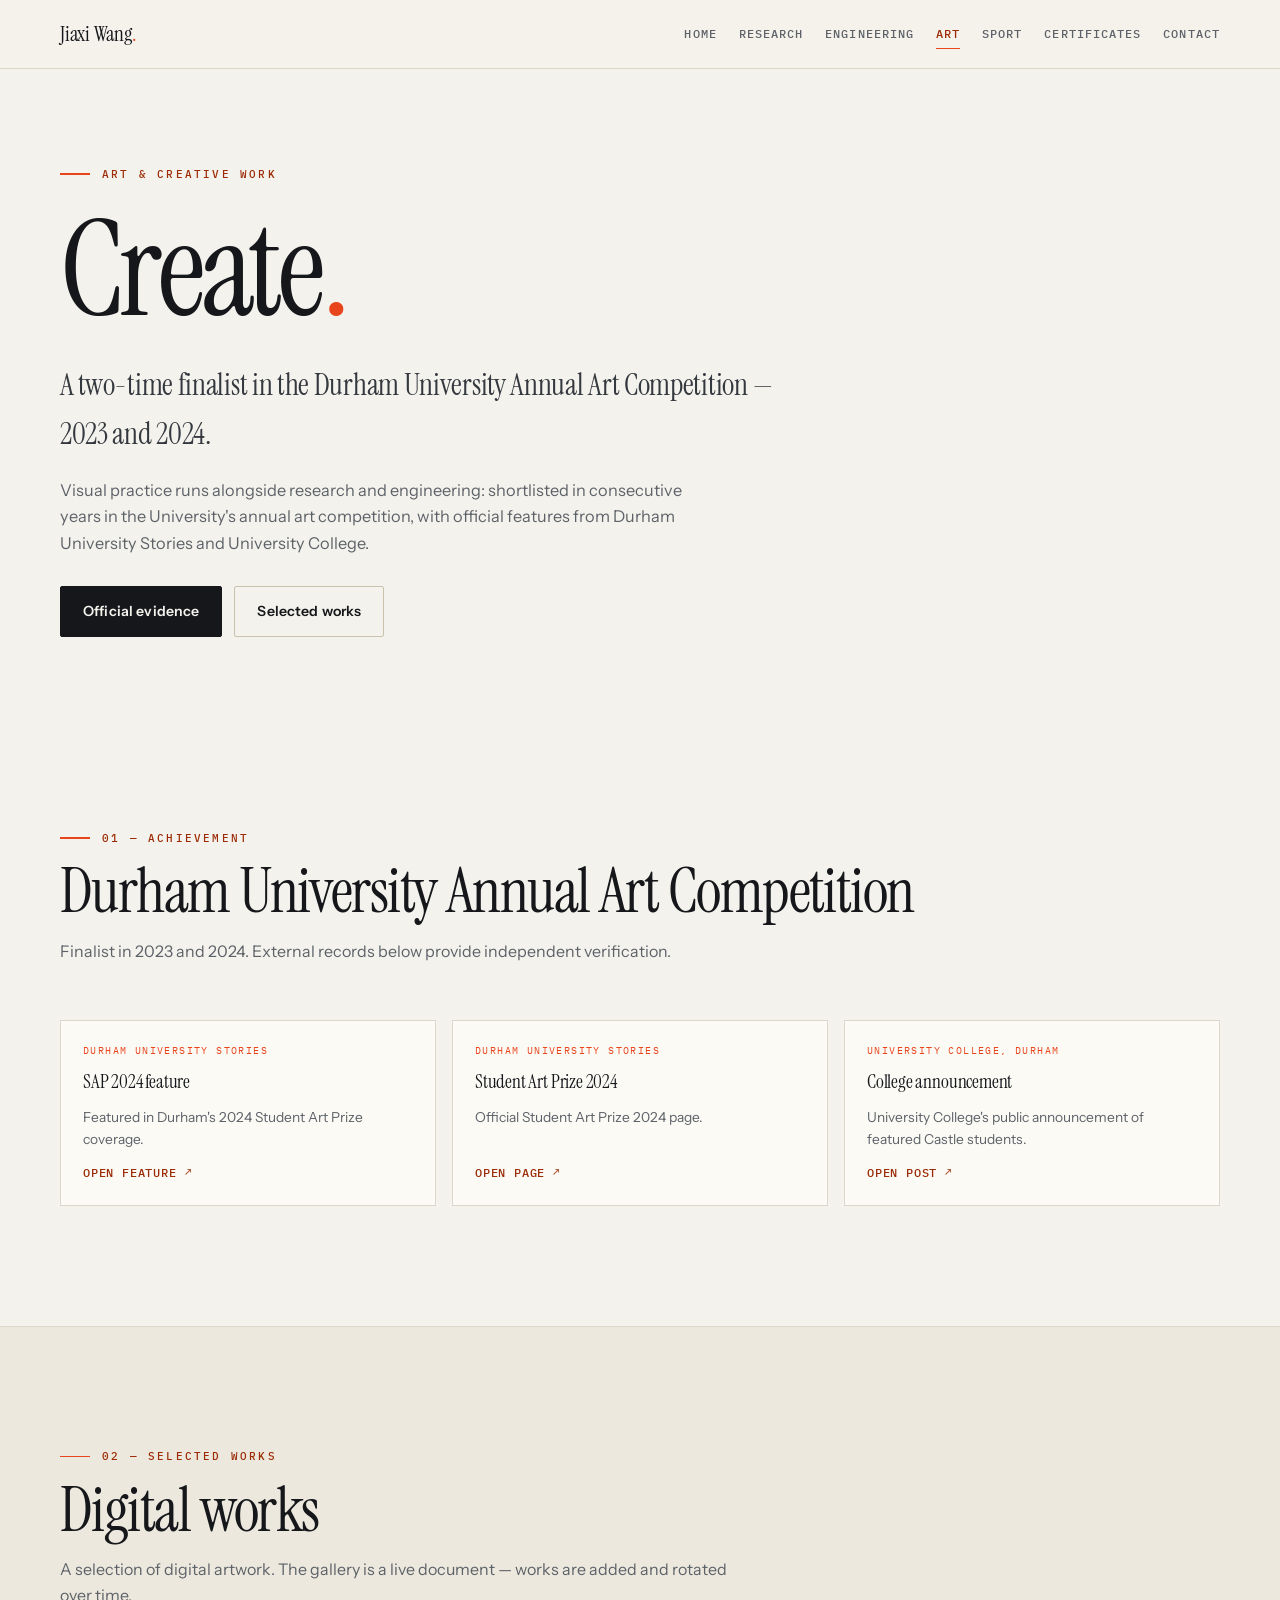
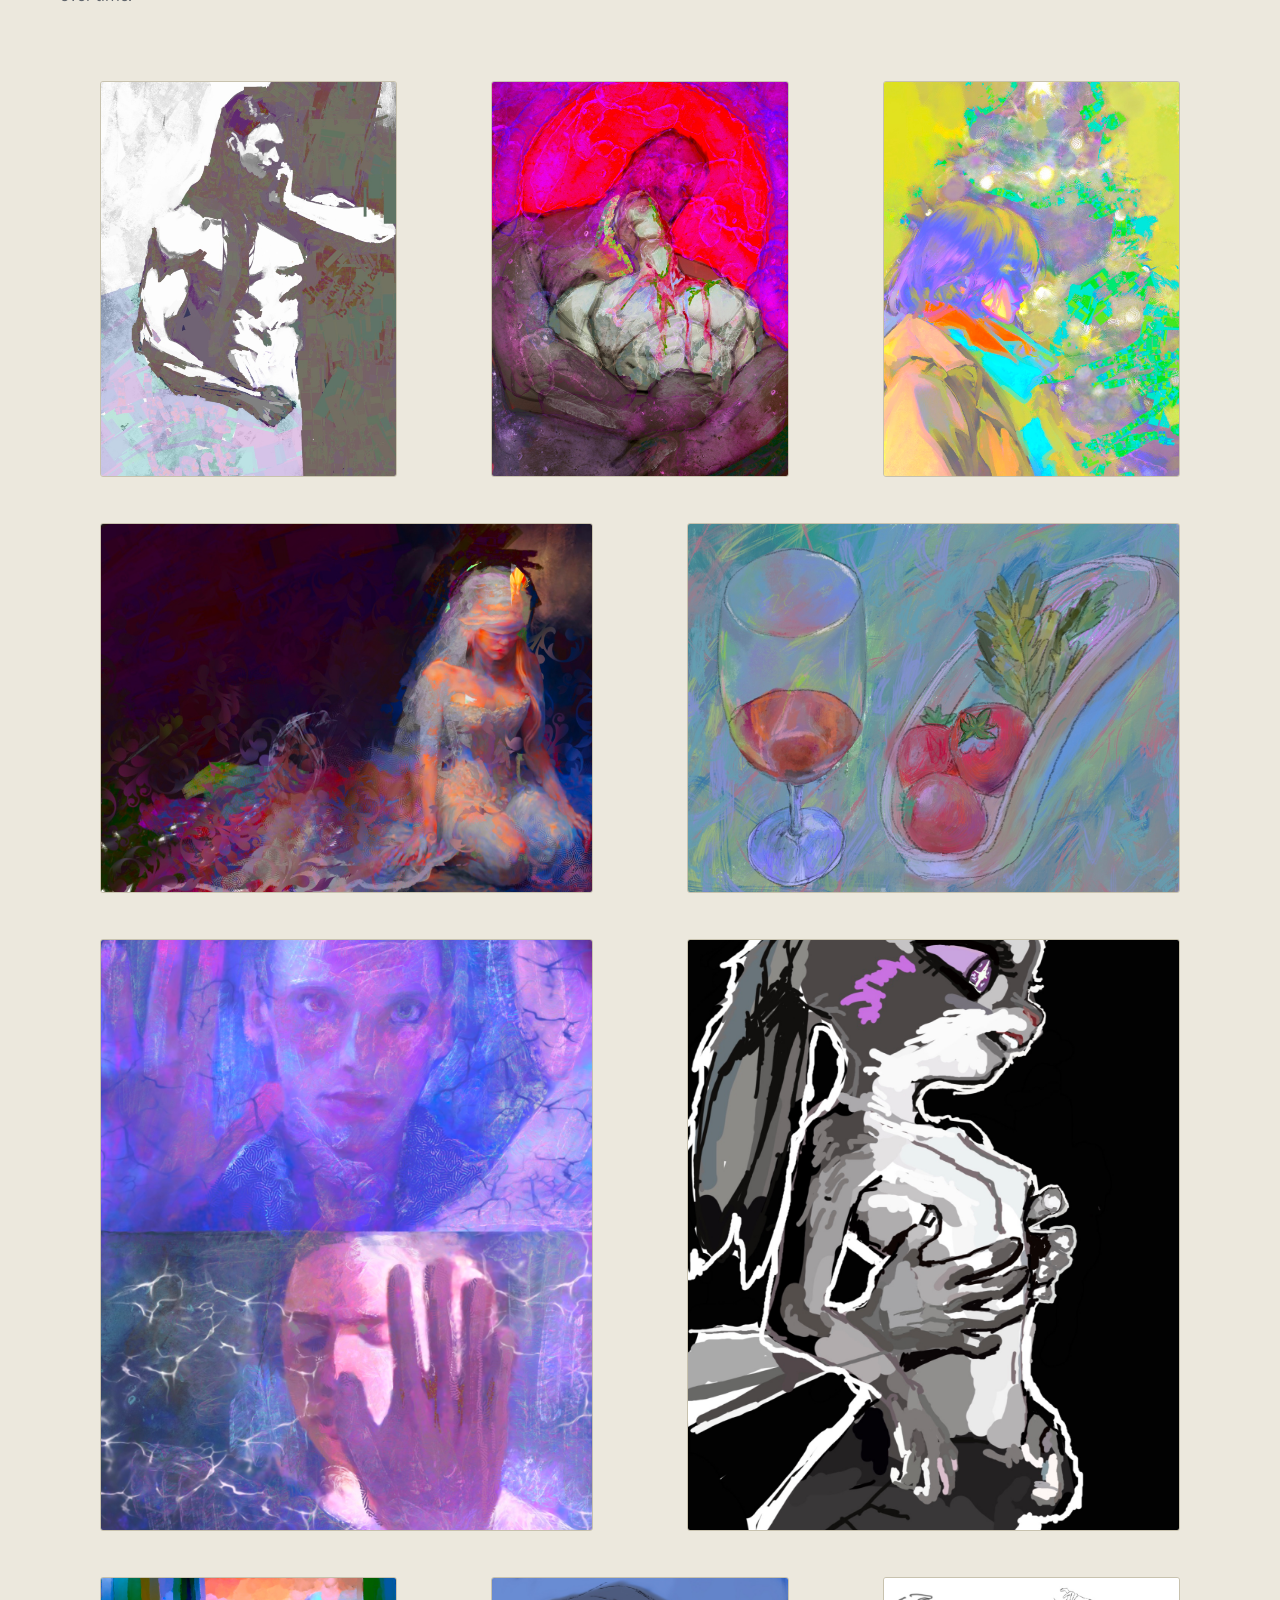
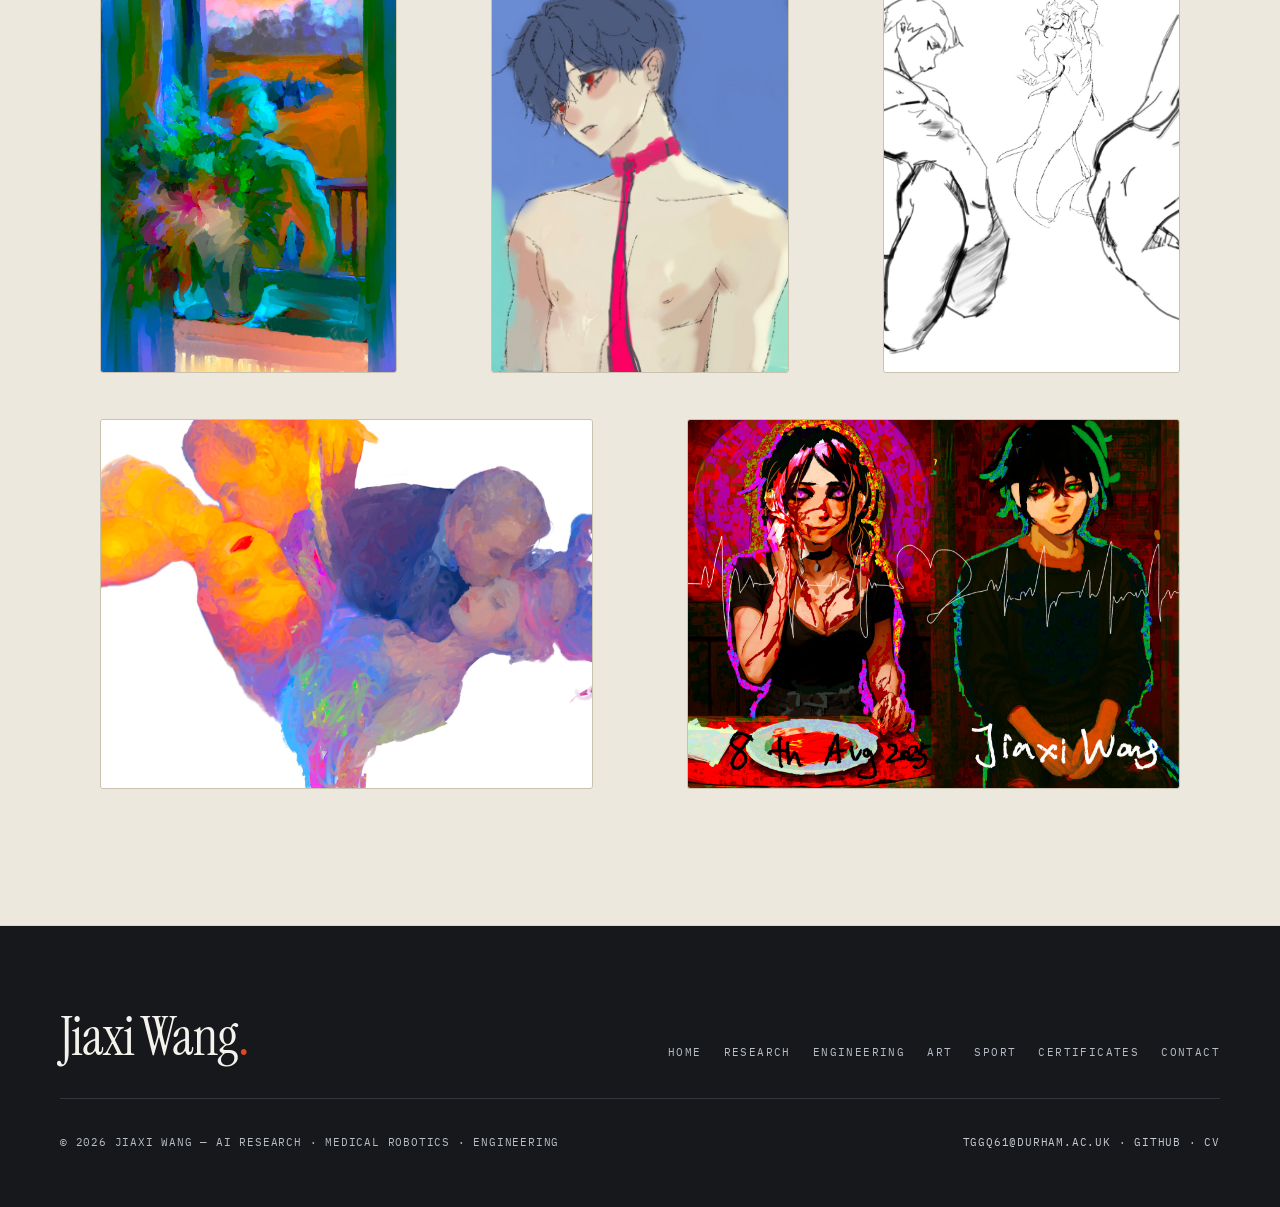
==== commit 0460f3e4: "Refocus homepage on research and engineering; move art and sport to extracurricular section" ====
--- a/art.html
+++ b/art.html
@@ -136,7 +136,7 @@
         </ul>
       </div>
       <div class="site-footer__bottom">
-        <p>© <span id="year">2026</span> Jiaxi Wang — AI research · engineering · art · athletics</p>
+        <p>© <span id="year">2026</span> Jiaxi Wang — AI research · medical robotics · engineering</p>
         <p><a href="mailto:tggq61@durham.ac.uk">tggq61@durham.ac.uk</a> · <a href="https://github.com/JiaxiWang05" target="_blank" rel="noopener noreferrer">GitHub</a> · <a href="cv.pdf">CV</a></p>
       </div>
     </div>
--- a/style.css
+++ b/style.css
@@ -397,6 +397,15 @@
   padding-left: 10px;
 }
 
+.ledger__group {
+  padding: 18px 2px 6px;
+  font-family: var(--font-mono);
+  font-size: .62rem;
+  letter-spacing: 2px;
+  text-transform: uppercase;
+  color: var(--faint);
+}
+
 .ledger__num {
   font-family: var(--font-mono);
   font-size: .72rem;
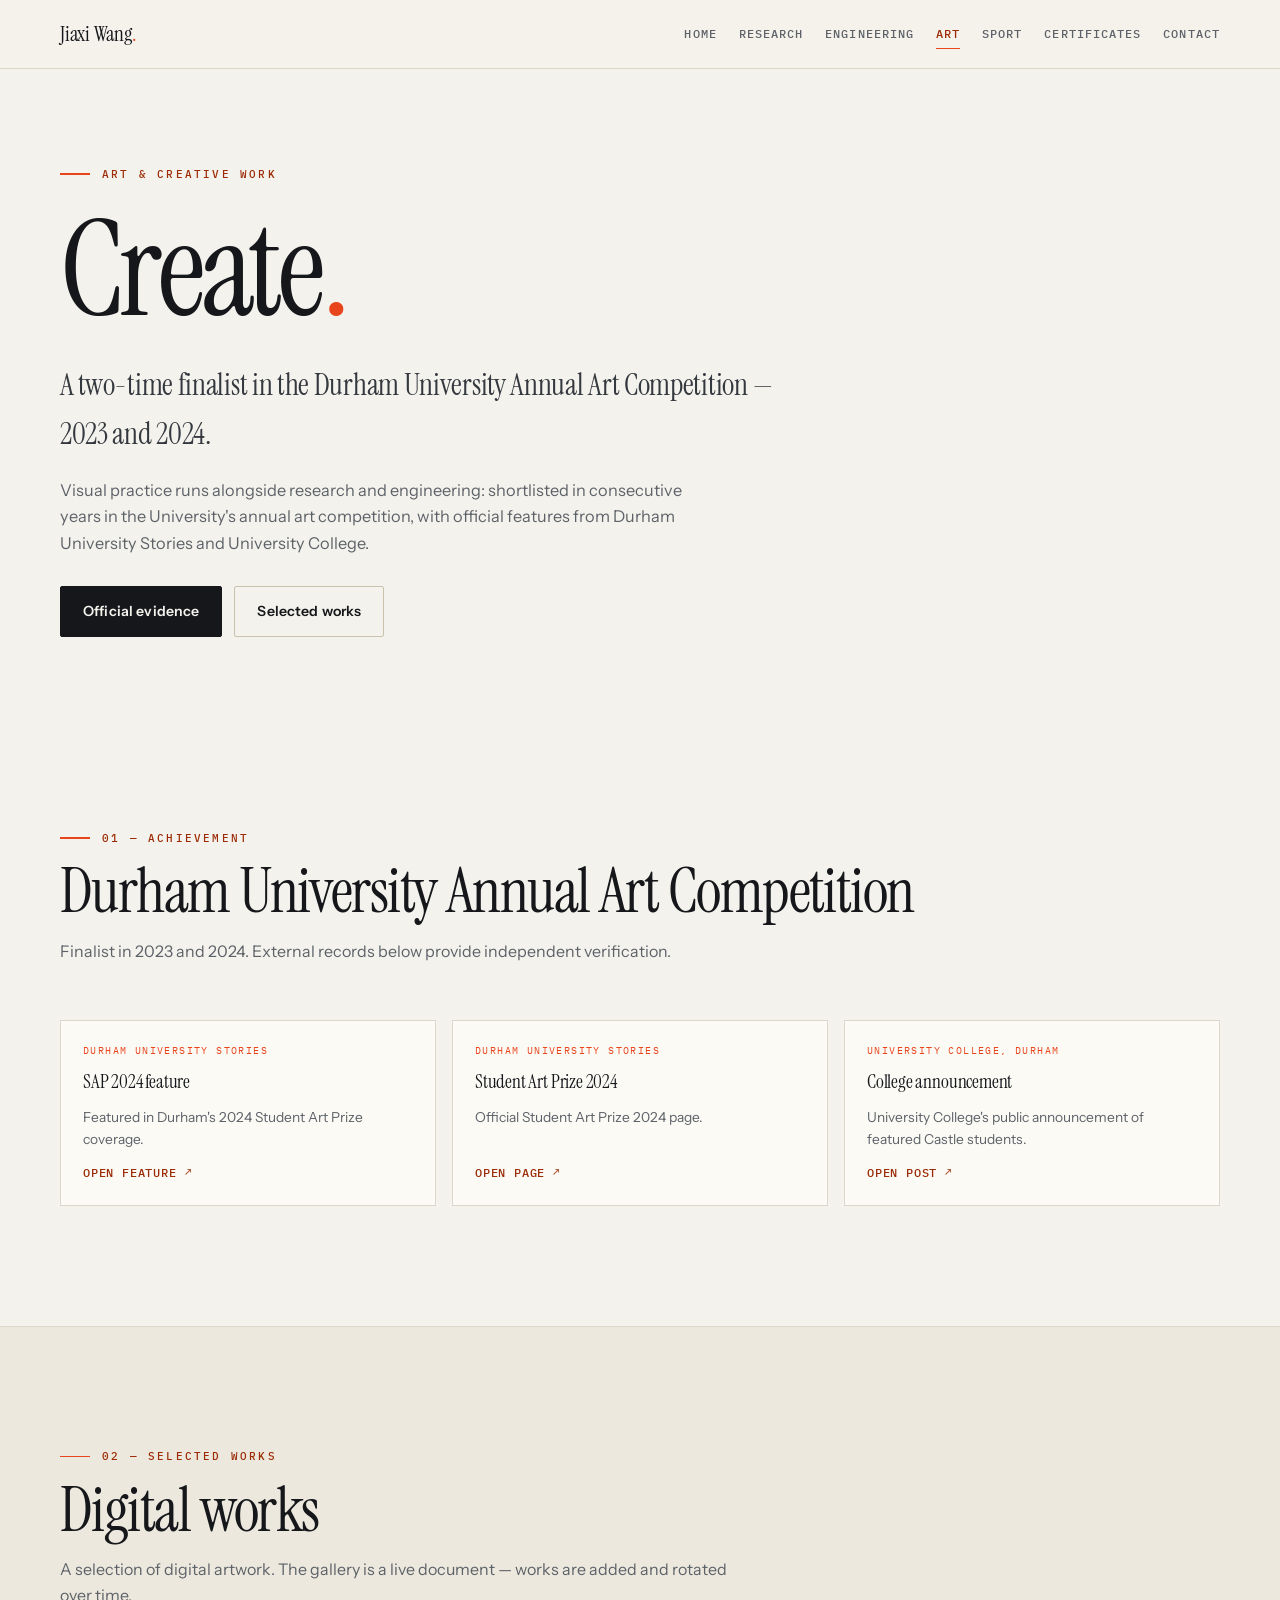
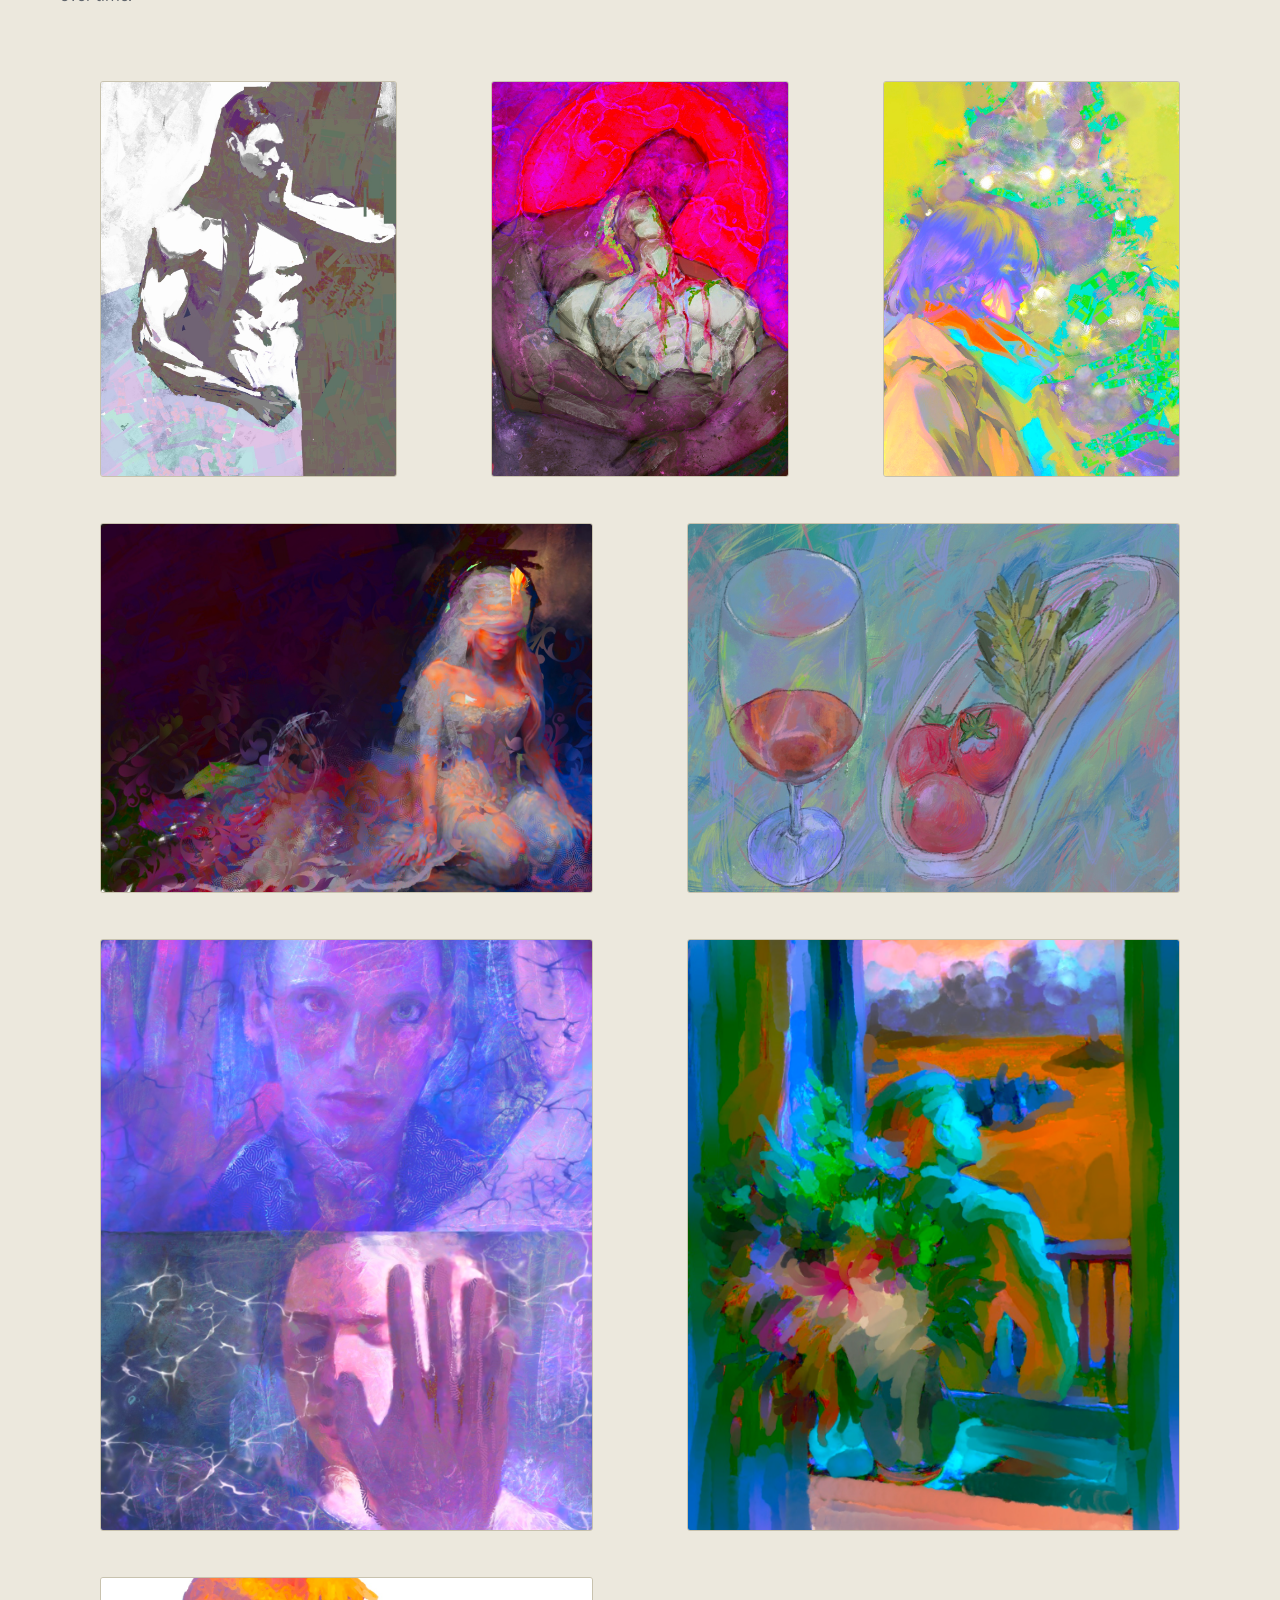
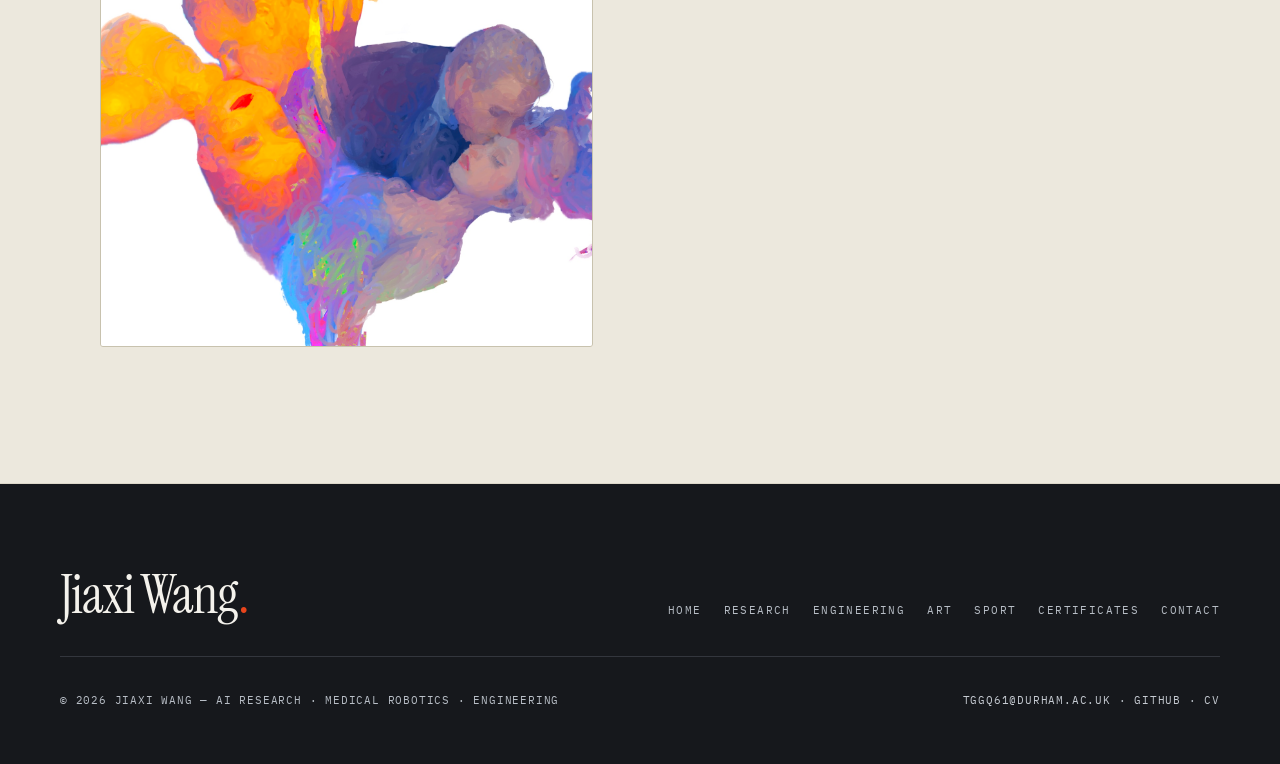
==== commit 2eada451: "Remove four artworks from gallery (works 07, 09, 10, 12) and delete unused assets" ====
--- a/art.html
+++ b/art.html
@@ -110,12 +110,8 @@
           <figure class="gallery__item gallery__item--landscape"><img src="assets/art/art-02.jpg" alt="Digital artwork by Jiaxi Wang — selected work" loading="lazy"><figcaption>Selected work — 04</figcaption></figure>
           <figure class="gallery__item gallery__item--landscape"><img src="assets/art/art-03.jpg" alt="Digital artwork by Jiaxi Wang — selected work" loading="lazy"><figcaption>Selected work — 05</figcaption></figure>
           <figure class="gallery__item gallery__item--tall"><img src="assets/art/art-07.jpg" alt="Digital artwork by Jiaxi Wang — selected work" loading="lazy"><figcaption>Selected work — 06</figcaption></figure>
-          <figure class="gallery__item gallery__item--tall"><img src="assets/art/art-05.jpg" alt="Digital artwork by Jiaxi Wang — selected work" loading="lazy"><figcaption>Selected work — 07</figcaption></figure>
-          <figure class="gallery__item gallery__item--portrait"><img src="assets/art/art-12.jpg" alt="Digital artwork by Jiaxi Wang — selected work" loading="lazy"><figcaption>Selected work — 08</figcaption></figure>
-          <figure class="gallery__item gallery__item--portrait"><img src="assets/art/art-01.jpg" alt="Digital artwork by Jiaxi Wang — selected work" loading="lazy"><figcaption>Selected work — 09</figcaption></figure>
-          <figure class="gallery__item gallery__item--portrait"><img src="assets/art/art-11.jpg" alt="Digital artwork by Jiaxi Wang — selected work" loading="lazy"><figcaption>Selected work — 10</figcaption></figure>
-          <figure class="gallery__item gallery__item--landscape"><img src="assets/art/art-08.jpg" alt="Digital artwork by Jiaxi Wang — selected work" loading="lazy"><figcaption>Selected work — 11</figcaption></figure>
-          <figure class="gallery__item gallery__item--landscape"><img src="assets/art/art-04.jpg" alt="Digital artwork by Jiaxi Wang — selected work" loading="lazy"><figcaption>Selected work — 12</figcaption></figure>
+          <figure class="gallery__item gallery__item--tall"><img src="assets/art/art-12.jpg" alt="Digital artwork by Jiaxi Wang — selected work" loading="lazy"><figcaption>Selected work — 07</figcaption></figure>
+          <figure class="gallery__item gallery__item--landscape"><img src="assets/art/art-08.jpg" alt="Digital artwork by Jiaxi Wang — selected work" loading="lazy"><figcaption>Selected work — 08</figcaption></figure>
         </div>
       </div>
     </section>
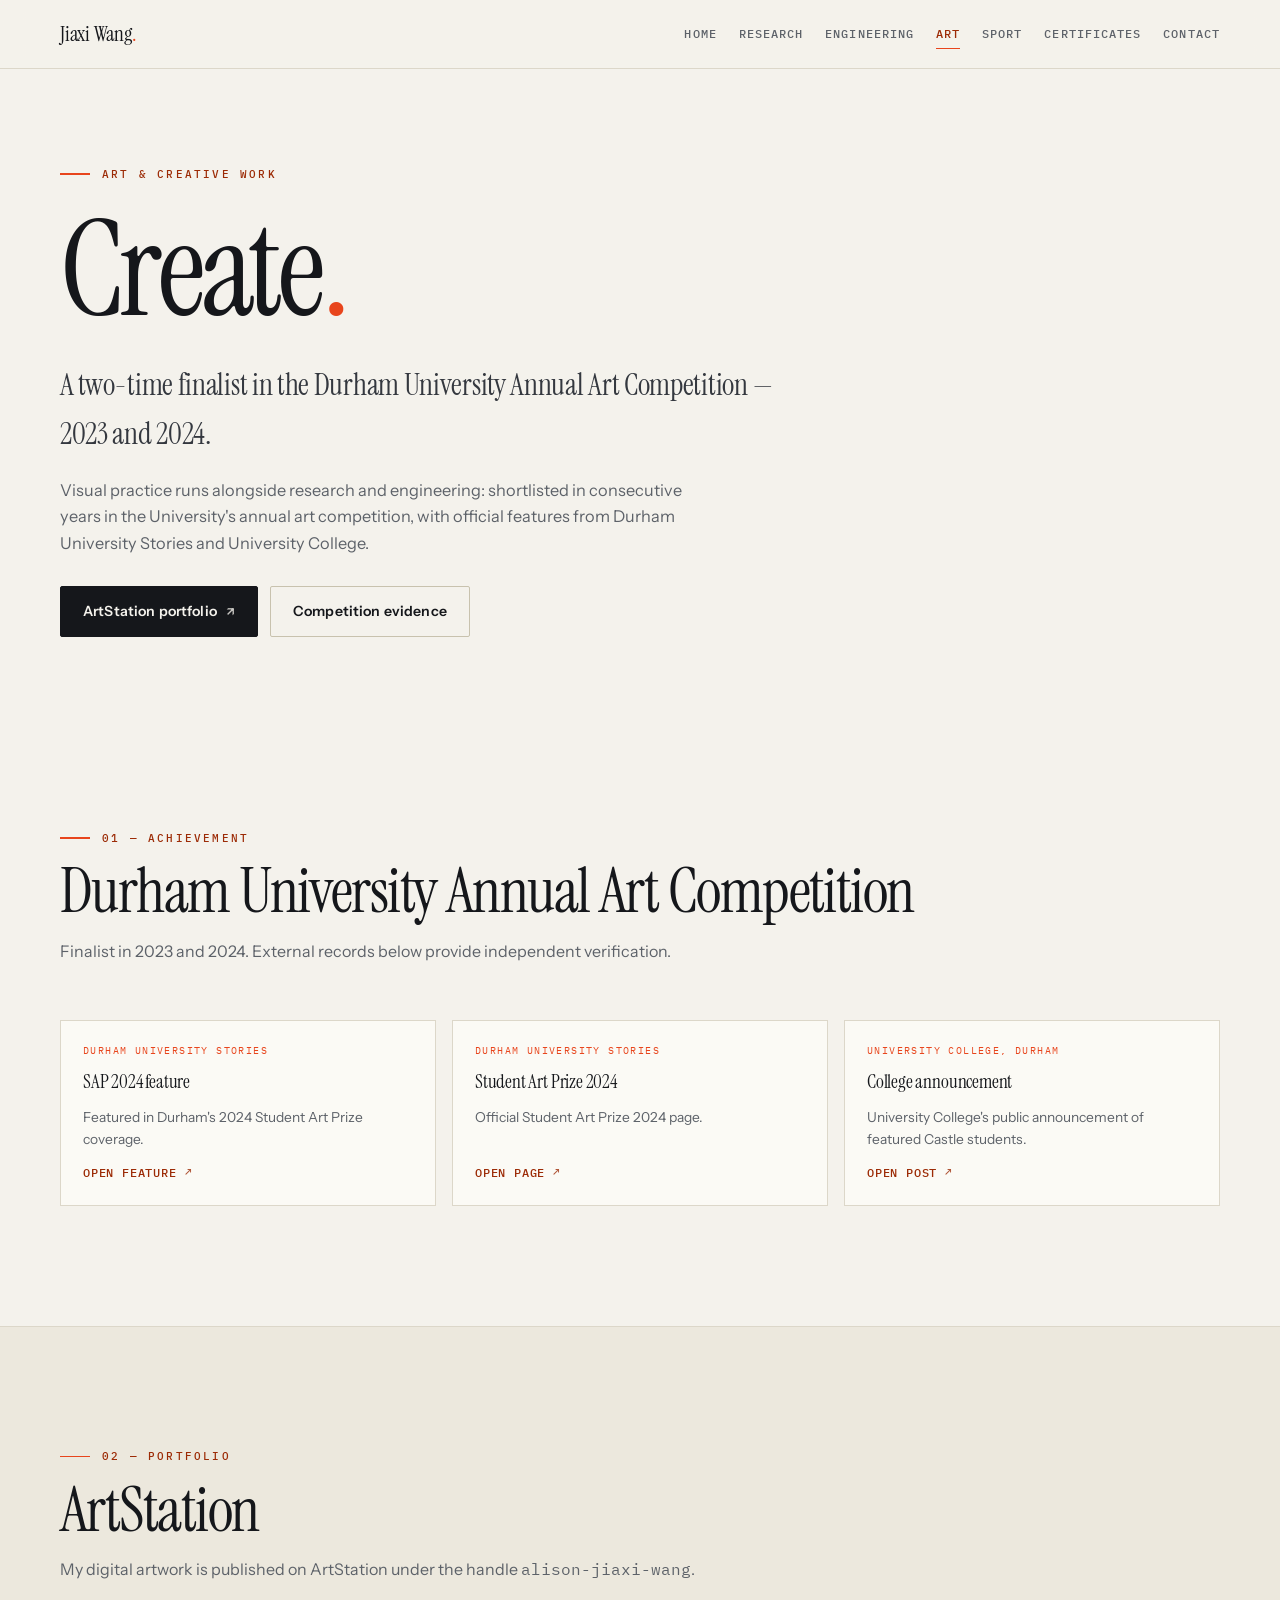
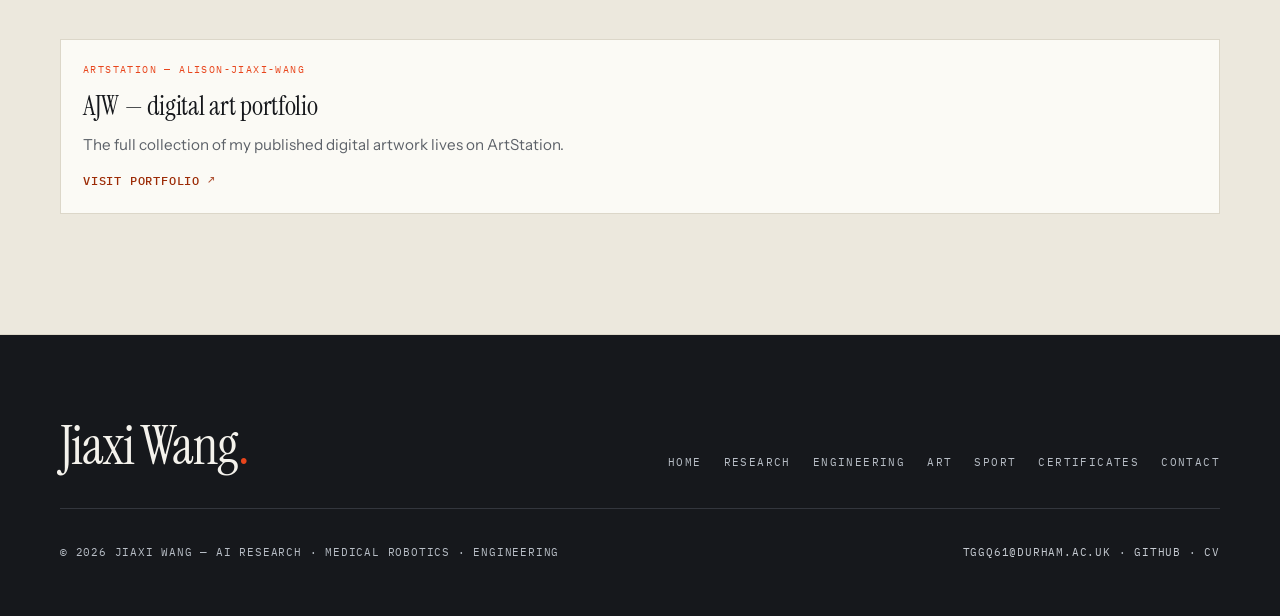
==== commit 7f063e58: "Link art portfolio to ArtStation; remove local gallery images" ====
--- a/art.html
+++ b/art.html
@@ -55,8 +55,8 @@
           <p class="hero-home__identity">A two-time finalist in the Durham University Annual Art Competition — 2023 and 2024.</p>
           <p class="hero-home__statement">Visual practice runs alongside research and engineering: shortlisted in consecutive years in the University's annual art competition, with official features from Durham University Stories and University College.</p>
           <div class="hero-home__actions">
-            <a class="btn btn--solid" href="#evidence">Official evidence</a>
-            <a class="btn" href="#gallery">Selected works</a>
+            <a class="btn btn--solid" href="#portfolio">ArtStation portfolio<span class="ext" aria-hidden="true">↗</span></a>
+            <a class="btn" href="#evidence">Competition evidence</a>
           </div>
         </div>
       </div>
@@ -94,24 +94,22 @@
       </div>
     </section>
 
-    <!-- ============ GALLERY ============ -->
-    <section id="gallery" class="section section--tint" aria-labelledby="gallery-title">
+    <!-- ============ ARTSTATION PORTFOLIO ============ -->
+    <section id="portfolio" class="section section--tint" aria-labelledby="portfolio-title">
       <div class="wrap">
         <div class="section__head" data-reveal>
-          <p class="eyebrow">02 — Selected works</p>
-          <h2 id="gallery-title" class="section__title">Digital works</h2>
-          <p class="section__lead">A selection of digital artwork. The gallery is a live document — works are added and rotated over time.</p>
+          <p class="eyebrow">02 — Portfolio</p>
+          <h2 id="portfolio-title" class="section__title">ArtStation</h2>
+          <p class="section__lead">My digital artwork is published on ArtStation under the handle <span class="mono">alison-jiaxi-wang</span>.</p>
         </div>
 
-        <div class="gallery" data-reveal>
-          <figure class="gallery__item gallery__item--portrait"><img src="assets/art/art-06.jpg" alt="Digital artwork by Jiaxi Wang — selected work" loading="lazy"><figcaption>Selected work — 01</figcaption></figure>
-          <figure class="gallery__item gallery__item--portrait"><img src="assets/art/art-09.jpg" alt="Digital artwork by Jiaxi Wang — selected work" loading="lazy"><figcaption>Selected work — 02</figcaption></figure>
-          <figure class="gallery__item gallery__item--portrait"><img src="assets/art/art-10.jpg" alt="Digital artwork by Jiaxi Wang — selected work" loading="lazy"><figcaption>Selected work — 03</figcaption></figure>
-          <figure class="gallery__item gallery__item--landscape"><img src="assets/art/art-02.jpg" alt="Digital artwork by Jiaxi Wang — selected work" loading="lazy"><figcaption>Selected work — 04</figcaption></figure>
-          <figure class="gallery__item gallery__item--landscape"><img src="assets/art/art-03.jpg" alt="Digital artwork by Jiaxi Wang — selected work" loading="lazy"><figcaption>Selected work — 05</figcaption></figure>
-          <figure class="gallery__item gallery__item--tall"><img src="assets/art/art-07.jpg" alt="Digital artwork by Jiaxi Wang — selected work" loading="lazy"><figcaption>Selected work — 06</figcaption></figure>
-          <figure class="gallery__item gallery__item--tall"><img src="assets/art/art-12.jpg" alt="Digital artwork by Jiaxi Wang — selected work" loading="lazy"><figcaption>Selected work — 07</figcaption></figure>
-          <figure class="gallery__item gallery__item--landscape"><img src="assets/art/art-08.jpg" alt="Digital artwork by Jiaxi Wang — selected work" loading="lazy"><figcaption>Selected work — 08</figcaption></figure>
+        <div class="evidence-grid">
+          <a class="evidence-card" href="https://www.artstation.com/alison-jiaxi-wang" target="_blank" rel="noopener noreferrer" data-reveal style="grid-column: 1 / -1;">
+            <span class="evidence-card__source">ArtStation — alison-jiaxi-wang</span>
+            <h3 class="evidence-card__title" style="font-size: 1.7rem;">AJW — digital art portfolio</h3>
+            <p class="evidence-card__desc" style="font-size: .95rem;">The full collection of my published digital artwork lives on ArtStation.</p>
+            <span class="link-arrow">Visit portfolio<span class="ext" aria-hidden="true">↗</span></span>
+          </a>
         </div>
       </div>
     </section>
--- a/style.css
+++ b/style.css
@@ -1065,54 +1065,6 @@
   flex: 1;
 }
 
-/* ============ ART GALLERY ============ */
-
-.gallery {
-  display: grid;
-  grid-template-columns: repeat(12, 1fr);
-  gap: 14px;
-}
-
-.gallery__item {
-  position: relative;
-  border-radius: 3px;
-  overflow: hidden;
-  border: 1px solid var(--line-2);
-  background: var(--field);
-}
-
-.gallery__item img {
-  display: block;
-  width: 100%;
-  height: 100%;
-  object-fit: cover;
-  transition: transform .7s var(--ease);
-}
-
-.gallery__item:hover img { transform: scale(1.04); }
-
-.gallery__item--portrait { grid-column: span 4; aspect-ratio: 3 / 4; }
-.gallery__item--landscape { grid-column: span 6; aspect-ratio: 4 / 3; }
-.gallery__item--tall { grid-column: span 6; aspect-ratio: 4 / 4.8; }
-.gallery__item figcaption {
-  position: absolute;
-  left: 0;
-  right: 0;
-  bottom: 0;
-  padding: 26px 14px 10px;
-  background: linear-gradient(to top, rgba(21, 23, 27, .72), transparent);
-  color: #f2f0ea;
-  font-family: var(--font-mono);
-  font-size: .6rem;
-  letter-spacing: 1.4px;
-  text-transform: uppercase;
-  opacity: 0;
-  transition: opacity .25s ease;
-}
-
-.gallery__item:hover figcaption,
-.gallery__item:focus-within figcaption { opacity: 1; }
-
 /* ============ CERTIFICATE ARCHIVE ============ */
 
 .cert-grid {
@@ -1576,11 +1528,6 @@
     padding: 16px;
     max-height: 260px;
   }
-  .gallery__item--portrait,
-  .gallery__item--landscape,
-  .gallery__item--tall {
-    grid-column: span 12;
-  }
   .tl {
     grid-template-columns: 1fr;
     gap: 6px;
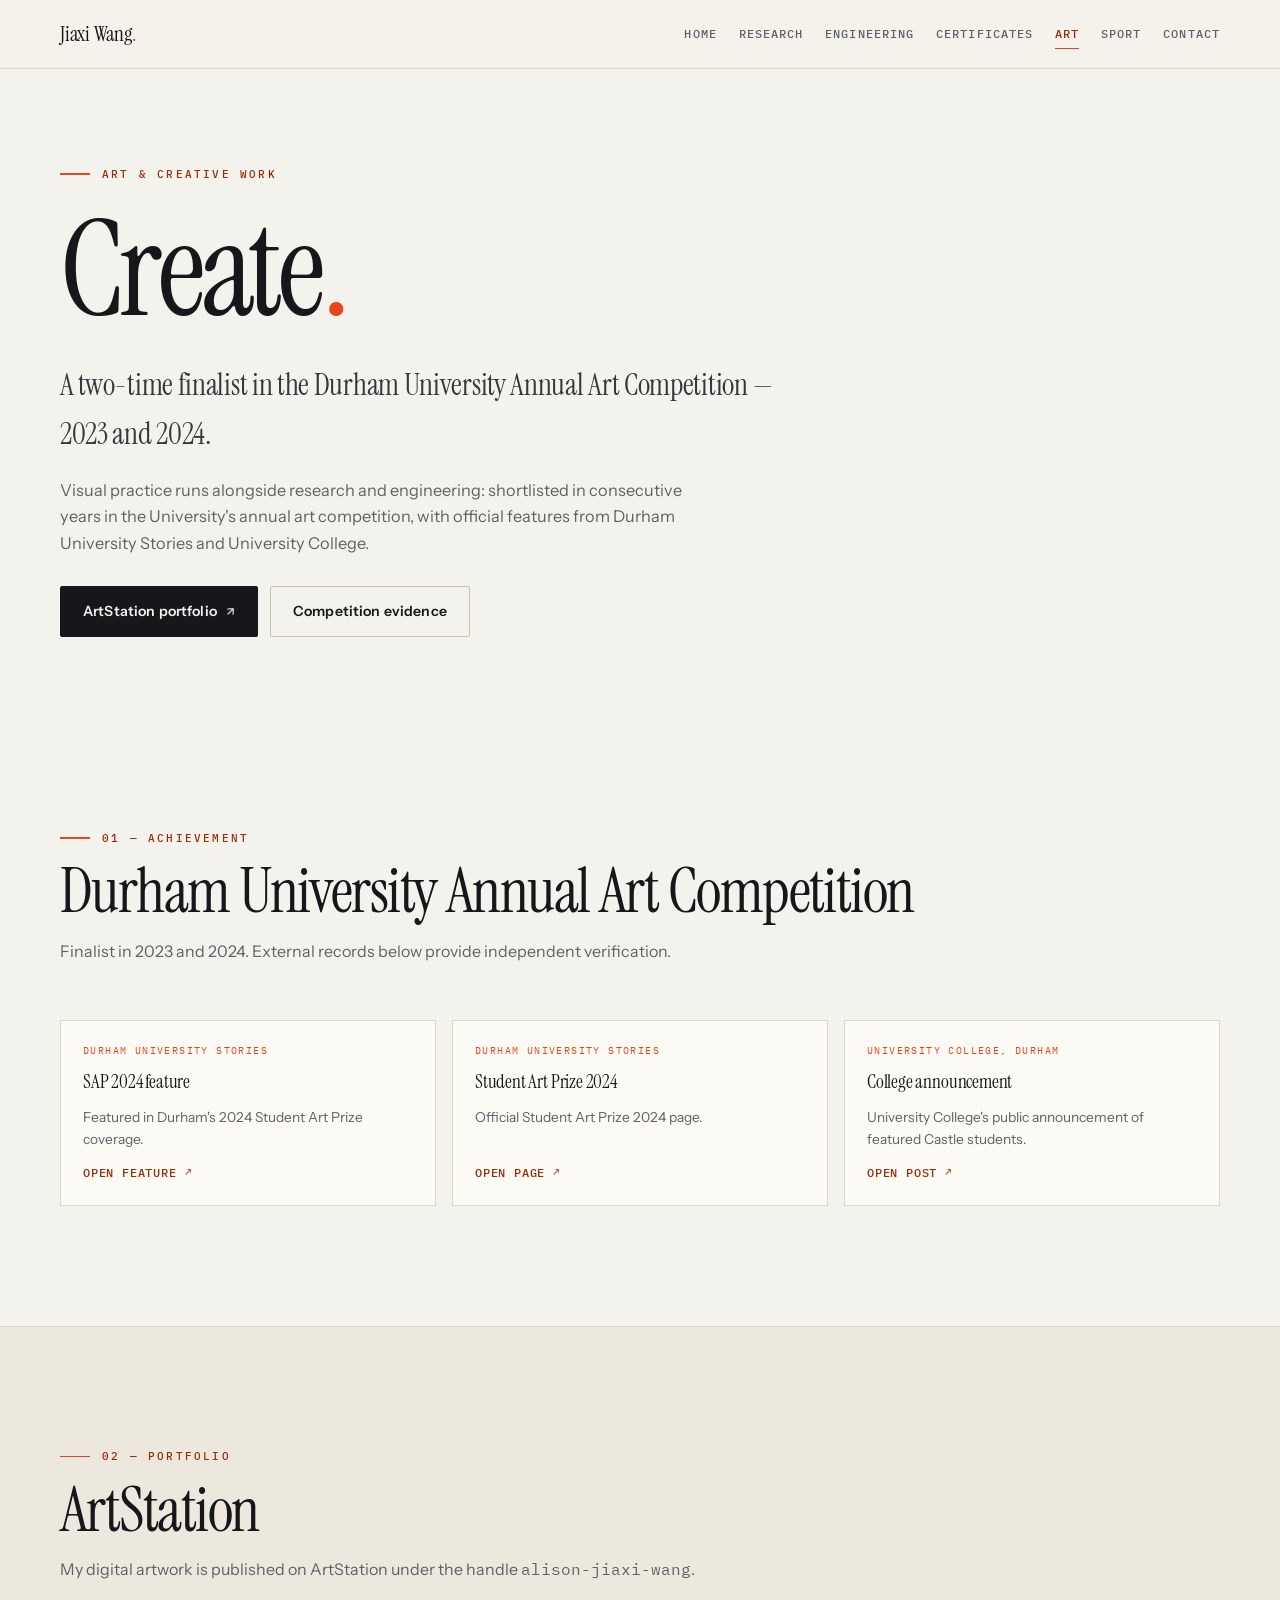
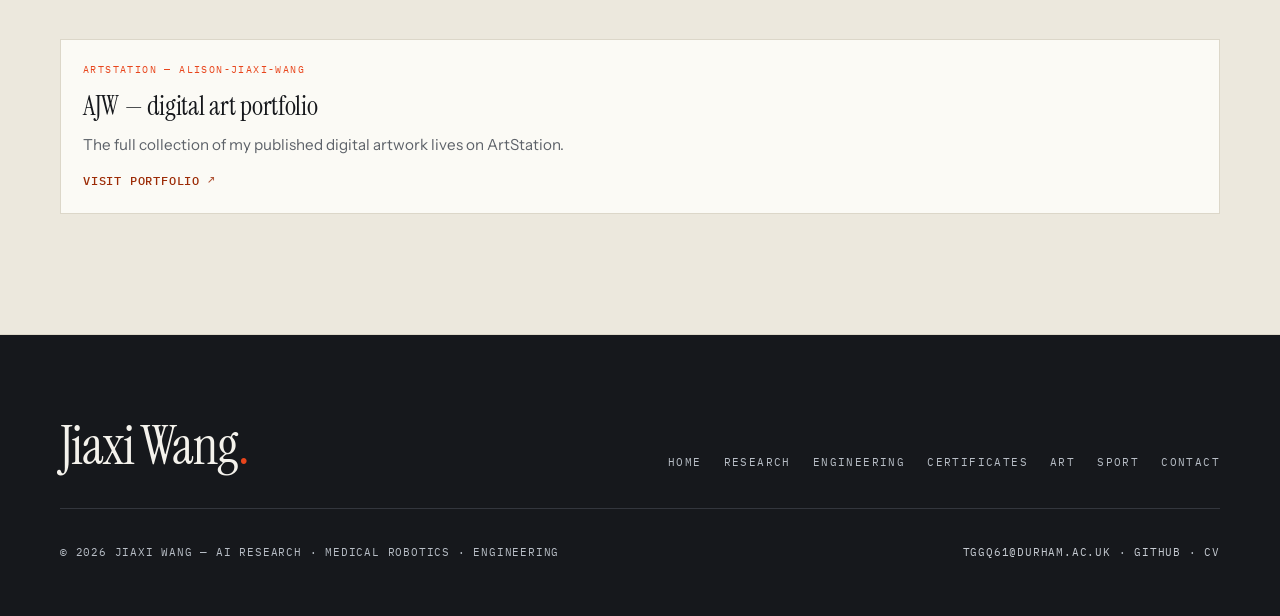
==== commit f2350cf7: "Reorder navigation: Certificates before Art and Sport" ====
--- a/art.html
+++ b/art.html
@@ -28,14 +28,14 @@
     <nav class="nav" aria-label="Primary">
       <a class="nav__brand" href="index.html">Jiaxi Wang<em>.</em></a>
       <ul class="nav__links" id="nav-links">
-        <li><a href="index.html">Home</a></li>
-        <li><a href="research.html">Research</a></li>
-        <li><a href="engineering.html">Engineering</a></li>
-        <li><a href="art.html" class="is-active" aria-current="page">Art</a></li>
-        <li><a href="sport.html">Sport</a></li>
-        <li><a href="certificates.html">Certificates</a></li>
-        <li><a href="contact.html">Contact</a></li>
-      </ul>
+          <li><a href="index.html">Home</a></li>
+          <li><a href="research.html">Research</a></li>
+          <li><a href="engineering.html">Engineering</a></li>
+          <li><a href="certificates.html">Certificates</a></li>
+          <li><a href="art.html" class="is-active" aria-current="page">Art</a></li>
+          <li><a href="sport.html">Sport</a></li>
+          <li><a href="contact.html">Contact</a></li>
+        </ul>
       <button class="nav__toggle" type="button" aria-expanded="false" aria-controls="nav-links" aria-label="Toggle navigation menu">
         <span class="nav__toggle-bar" aria-hidden="true"></span>
         <span class="nav__toggle-bar" aria-hidden="true"></span>
@@ -123,9 +123,9 @@
           <li><a href="index.html">Home</a></li>
           <li><a href="research.html">Research</a></li>
           <li><a href="engineering.html">Engineering</a></li>
+          <li><a href="certificates.html">Certificates</a></li>
           <li><a href="art.html">Art</a></li>
           <li><a href="sport.html">Sport</a></li>
-          <li><a href="certificates.html">Certificates</a></li>
           <li><a href="contact.html">Contact</a></li>
         </ul>
       </div>
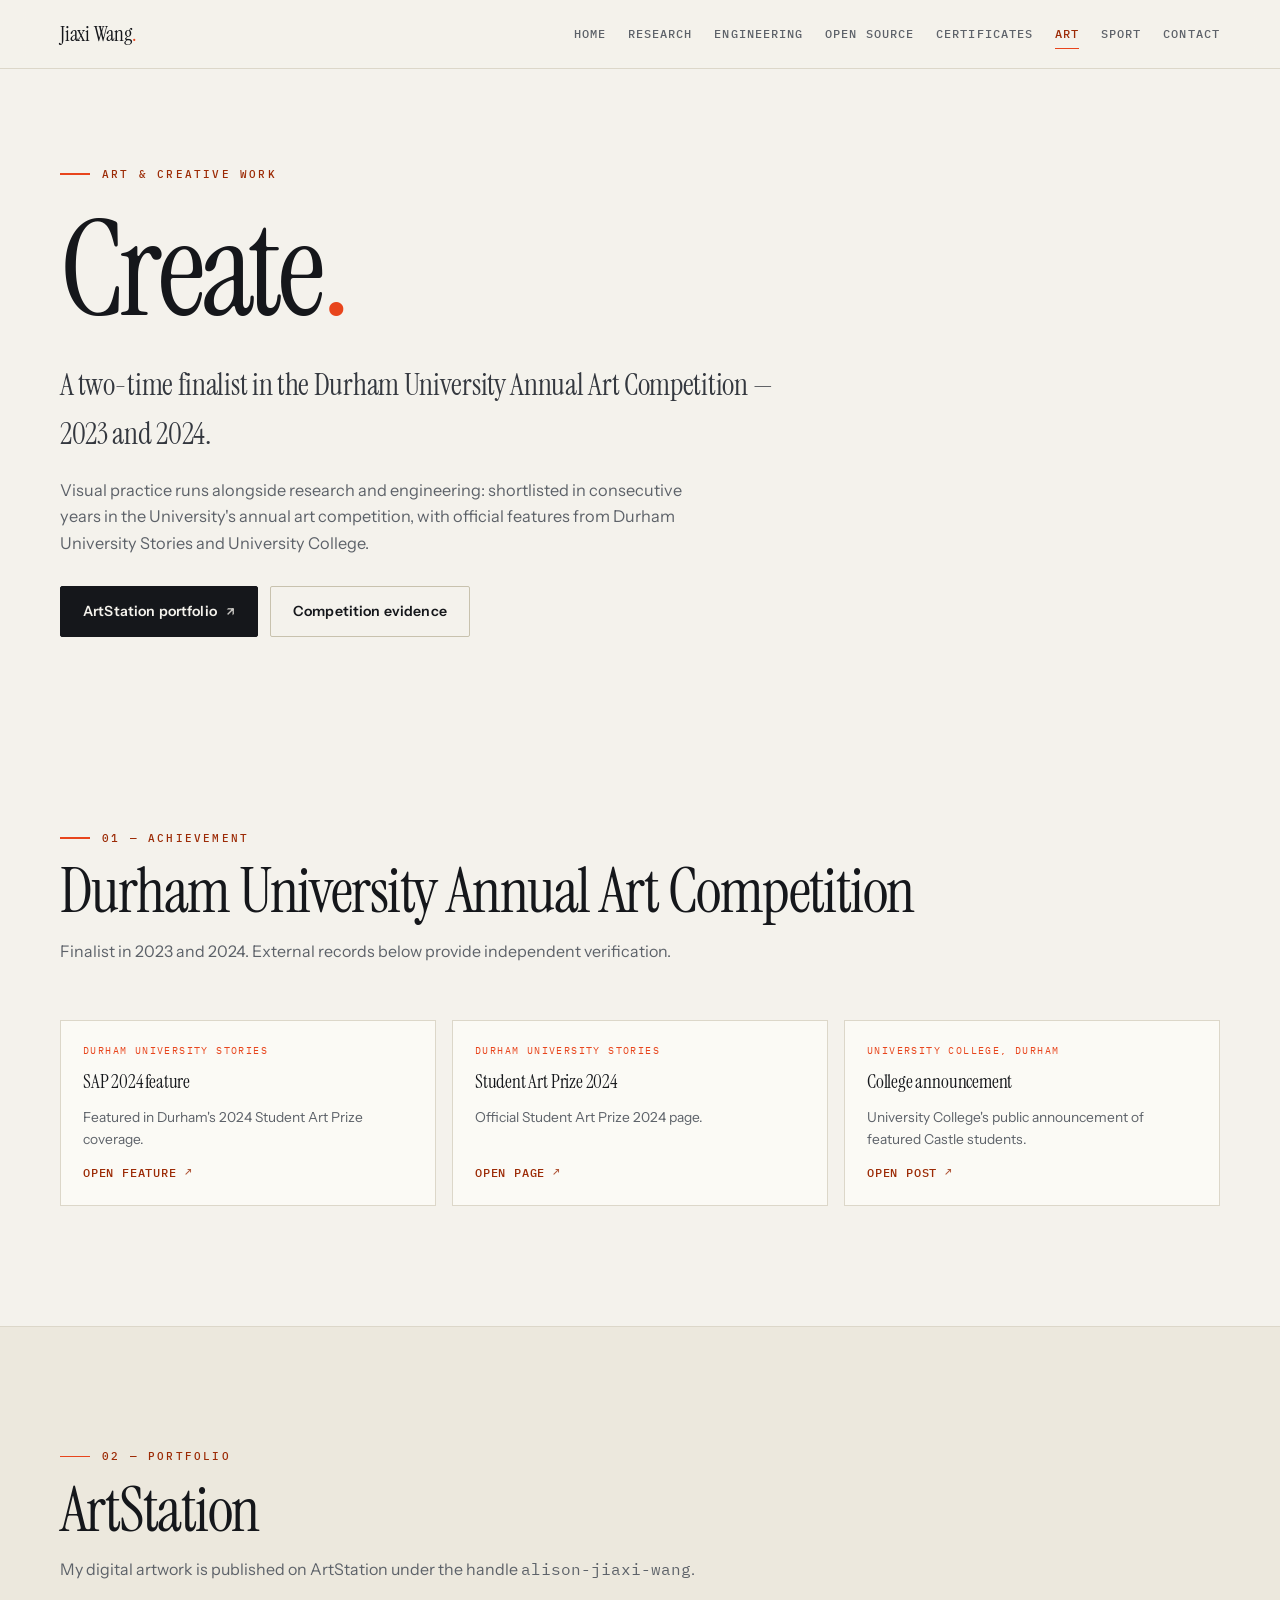
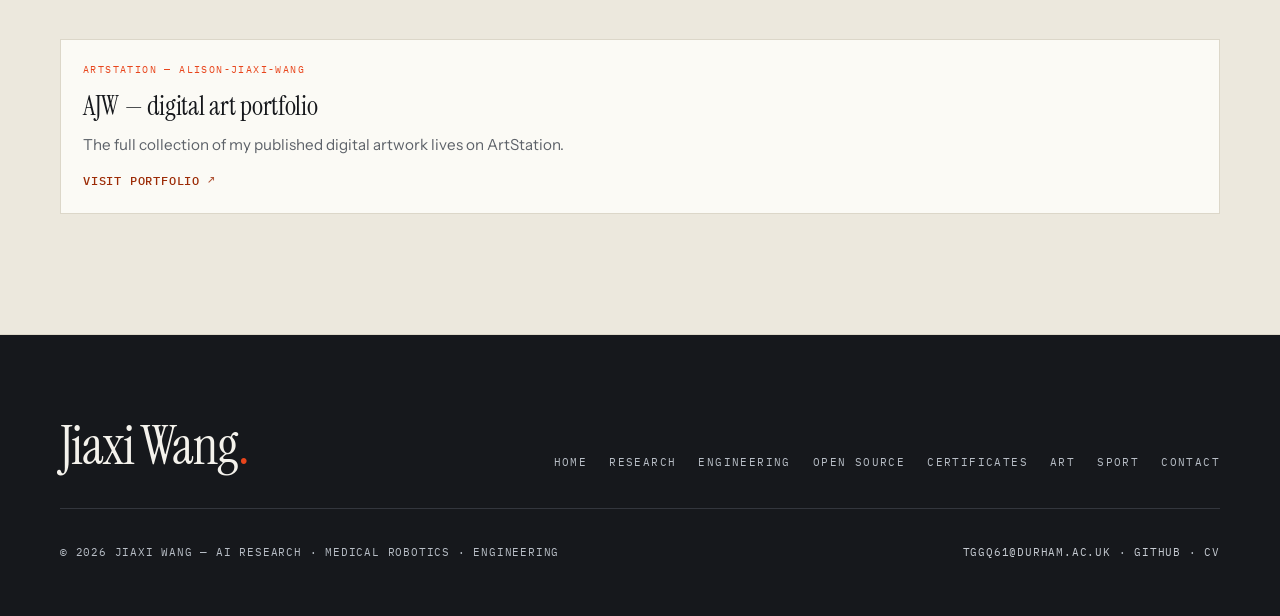
==== commit 28f0ab34: "Add Open Source page: GSoC mentor + MITACS research code (gesturecap_mapping)" ====
--- a/art.html
+++ b/art.html
@@ -31,6 +31,7 @@
           <li><a href="index.html">Home</a></li>
           <li><a href="research.html">Research</a></li>
           <li><a href="engineering.html">Engineering</a></li>
+        <li><a href="opensource.html">Open Source</a></li>
           <li><a href="certificates.html">Certificates</a></li>
           <li><a href="art.html" class="is-active" aria-current="page">Art</a></li>
           <li><a href="sport.html">Sport</a></li>
@@ -123,6 +124,7 @@
           <li><a href="index.html">Home</a></li>
           <li><a href="research.html">Research</a></li>
           <li><a href="engineering.html">Engineering</a></li>
+        <li><a href="opensource.html">Open Source</a></li>
           <li><a href="certificates.html">Certificates</a></li>
           <li><a href="art.html">Art</a></li>
           <li><a href="sport.html">Sport</a></li>
--- a/style.css
+++ b/style.css
@@ -1325,6 +1325,15 @@
   margin-top: 28px;
 }
 
+.pdf-frame {
+  width: 100%;
+  height: clamp(620px, 82vh, 1100px);
+  border: 1px solid var(--line-2);
+  border-radius: 3px;
+  background: var(--field);
+  display: block;
+}
+
 /* ============ FOOTER ============ */
 
 .site-footer {
